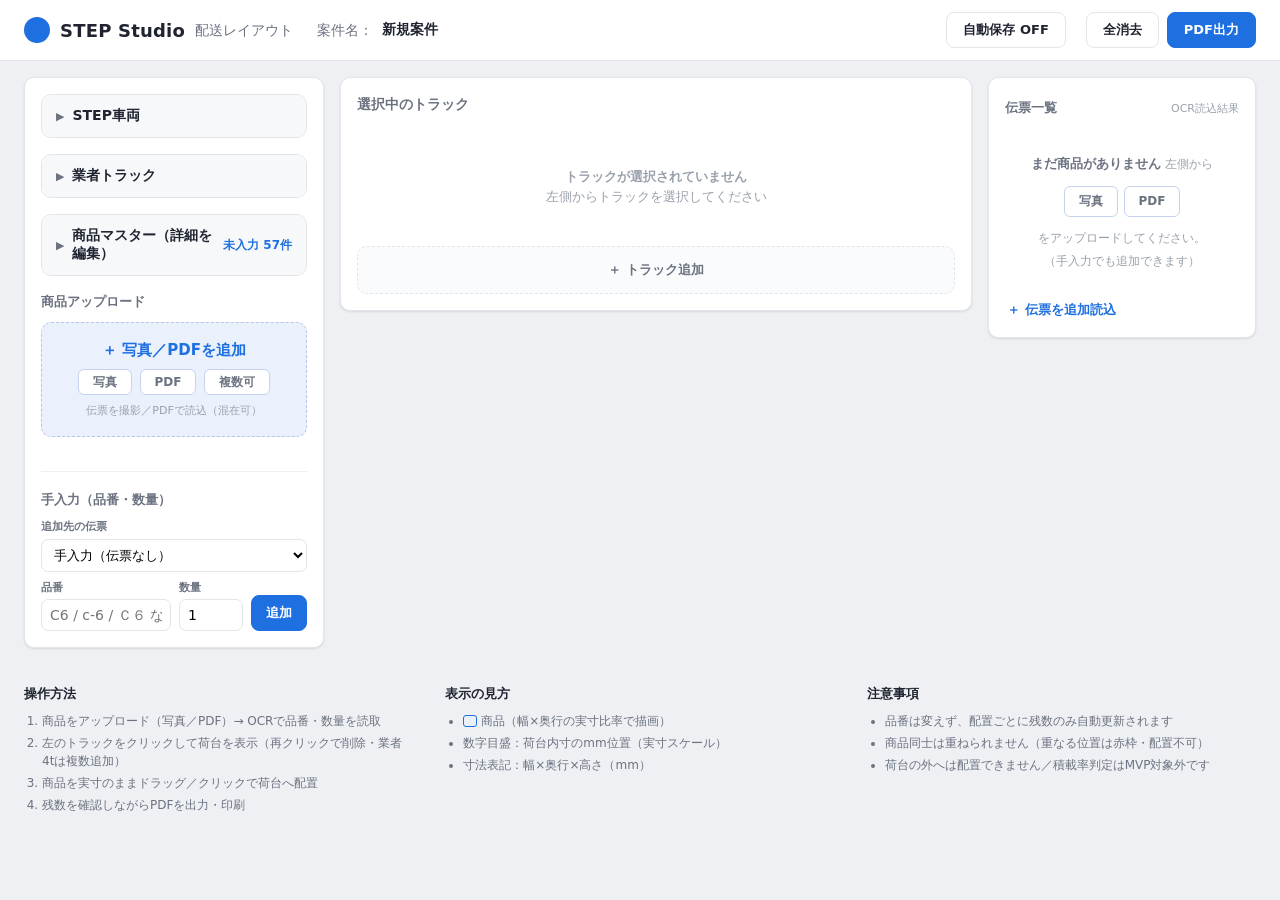
==== index.html @ 967847e1 "Add product master editing UI for unknown fields (weight/stackable) New "商品マスター（詳細を編集）" accordion in" ====
<!DOCTYPE html>
<html lang="ja">
<head>
  <meta charset="UTF-8">
  <meta name="viewport" content="width=device-width, initial-scale=1.0">
  <title>STEP Studio — 配送レイアウト</title>
  <link rel="stylesheet" href="css/styles.css">
</head>
<body>

  <!-- ===================== ヘッダー ===================== -->
  <header class="topbar">
    <div class="brand">
      <span class="brand-logo"></span>
      <span class="brand-name">STEP Studio</span>
      <span class="brand-sub">配送レイアウト</span>
    </div>
    <div class="topbar-project">
      案件名：<input id="projectName" class="project-input" type="text" value="新規案件" placeholder="案件名を入力">
    </div>
    <div class="topbar-actions">
      <span class="autosave">
        <button class="btn" id="btnAutoSave">自動保存 OFF</button>
        <span class="autosave-status" id="autoSaveStatus"></span>
      </span>
      <button class="btn" id="btnClearAll">全消去</button>
      <button class="btn btn-primary" id="btnPdf">PDF出力</button>
    </div>
  </header>

  <!-- ===================== メイン3カラム ===================== -->
  <main class="layout">

    <!-- 左：トラック一覧（折りたたみ） → 商品アップロード → 手入力 -->
    <aside class="panel panel-left">
      <!-- ① トラック一覧（STEP車両 / 業者トラックの2グループ・折りたたみ） -->
      <div class="truck-accordion">
        <button class="accordion-head" id="stepAccHead" aria-expanded="false">
          <span class="acc-caret">▶</span>
          <span class="acc-title">STEP車両</span>
          <span class="acc-count" id="stepAccCount"></span>
        </button>
        <div class="accordion-body" id="stepAccBody" hidden>
          <div class="truck-master-list" id="truckListStep"><!-- JSで生成 --></div>
        </div>
      </div>
      <div class="truck-accordion">
        <button class="accordion-head" id="gaishaAccHead" aria-expanded="false">
          <span class="acc-caret">▶</span>
          <span class="acc-title">業者トラック</span>
          <span class="acc-count" id="gaishaAccCount"></span>
        </button>
        <div class="accordion-body" id="gaishaAccBody" hidden>
          <div class="truck-master-list" id="truckListGaisha"><!-- JSで生成 --></div>
        </div>
      </div>

      <!-- 商品マスター（重量・積み重ね可否など、詳細不明部分を後から記入できる編集欄） -->
      <div class="truck-accordion">
        <button class="accordion-head" id="pmAccHead" aria-expanded="false">
          <span class="acc-caret">▶</span>
          <span class="acc-title">商品マスター（詳細を編集）</span>
          <span class="acc-count" id="pmAccCount"></span>
        </button>
        <div class="accordion-body" id="pmAccBody" hidden>
          <div class="product-master-list" id="productMasterList"><!-- JSで生成 --></div>
        </div>
      </div>

      <!-- ② 商品アップロード（複数・サムネイル管理） -->
      <div class="section-title">商品アップロード</div>
      <div class="upload-box" id="uploadBox">
        <div class="upload-plus">＋ 写真／PDFを追加</div>
        <div class="upload-types">
          <span class="chip">写真</span>
          <span class="chip">PDF</span>
          <span class="chip">複数可</span>
        </div>
        <div class="upload-hint">伝票を撮影／PDFで読込（混在可）</div>
        <input type="file" id="fileSlip" accept="image/*,application/pdf" multiple hidden>
      </div>
      <div id="slipList"><!-- アップロード済み伝票のサムネイル一覧 --></div>

      <!-- ③ 手入力（OCRできない商品用・追加先の伝票を選択）LEFT-005 -->
      <div class="manual-box">
        <div class="section-title">手入力（品番・数量）</div>
        <div class="manual-field manual-slip">
          <label for="manSlip">追加先の伝票</label>
          <select id="manSlip"><!-- JSで生成 --></select>
        </div>
        <div class="manual-row">
          <div class="manual-field">
            <label for="manCode">品番</label>
            <input id="manCode" type="text" placeholder="C6 / c-6 / Ｃ６ など">
          </div>
          <div class="manual-field manual-qty">
            <label for="manQty">数量</label>
            <input id="manQty" type="number" value="1" min="1">
          </div>
          <button class="btn btn-primary manual-add" id="btnManualAdd">追加</button>
        </div>
      </div>
    </aside>

    <!-- 中央：荷台キャンバス -->
    <section class="panel panel-center">
      <div class="center-head">
        <div class="center-title">選択中のトラック</div>
      </div>

      <div id="truckCanvases"><!-- JSで生成 --></div>

      <button class="add-truck-dashed" id="btnAddTruckDashed">＋ トラック追加</button>
    </section>

    <!-- 右：商品一覧 / OCR結果 -->
    <aside class="panel panel-right">
      <div class="right-head">
        <span class="section-title">伝票一覧</span>
        <span class="right-sub">OCR読込結果</span>
      </div>
      <div id="productList"><!-- JSで生成 --></div>
      <button class="add-ocr-link" id="btnAddOcr">＋ 伝票を追加読込</button>
      <button class="btn btn-primary auto-place-btn" id="btnAutoPlace" hidden>トラックへ積む（自動配置）</button>
    </aside>
  </main>

  <!-- ===================== 下部ヘルプ ===================== -->
  <footer class="helpbar">
    <div class="help-col">
      <div class="help-title">操作方法</div>
      <ol>
        <li>商品をアップロード（写真／PDF）→ OCRで品番・数量を読取</li>
        <li>左のトラックをクリックして荷台を表示（再クリックで削除・業者4tは複数追加）</li>
        <li>商品を実寸のままドラッグ／クリックで荷台へ配置</li>
        <li>残数を確認しながらPDFを出力・印刷</li>
      </ol>
    </div>
    <div class="help-col">
      <div class="help-title">表示の見方</div>
      <ul>
        <li><span class="legend-box"></span> 商品（幅×奥行の実寸比率で描画）</li>
        <li>数字目盛：荷台内寸のmm位置（実寸スケール）</li>
        <li>寸法表記：幅×奥行×高さ（mm）</li>
      </ul>
    </div>
    <div class="help-col">
      <div class="help-title">注意事項</div>
      <ul>
        <li>品番は変えず、配置ごとに残数のみ自動更新されます</li>
        <li>商品同士は重ねられません（重なる位置は赤枠・配置不可）</li>
        <li>荷台の外へは配置できません／積載率判定はMVP対象外です</li>
      </ul>
    </div>
  </footer>

  <!-- ===================== PDF印刷用レイアウト（画面では非表示） ===================== -->
  <div id="printArea" class="print-area"><!-- JSで生成 --></div>

  <script src="js/data.js"></script>
  <script src="js/app.js"></script>
</body>
</html>
---- css/styles.css ----
/* =========================================================================
 * styles.css — 配送レイアウトシステム
 * 方針: 見やすい / 分かりやすい / 紙より速い / 教育不要
 * ======================================================================= */

:root {
  --bg:        #eef0f3;
  --panel:     #ffffff;
  --line:      #e2e5ea;
  --line-2:    #eceef2;
  --text:      #1f2430;
  --text-sub:  #6b7280;
  --text-mut:  #9aa1ac;
  --blue:      #1e6fe0;
  --blue-d:    #175bc0;
  --blue-l:    #eaf1fd;
  --green:     #16a34a;
  --amber:     #d97706;
  --radius:    10px;
  --shadow:    0 1px 2px rgba(16,24,40,.06), 0 1px 3px rgba(16,24,40,.05);
}

* { box-sizing: border-box; }

html, body {
  margin: 0;
  background: var(--bg);
  color: var(--text);
  font-family: -apple-system, BlinkMacSystemFont, "Hiragino Sans", "Yu Gothic UI",
               "Meiryo", system-ui, sans-serif;
  font-size: 14px;
  line-height: 1.5;
}

button { font-family: inherit; cursor: pointer; }
input, textarea { font-family: inherit; }

/* ---------------- ボタン共通 ---------------- */
.btn {
  border: 1px solid var(--line);
  background: #fff;
  color: var(--text);
  padding: 8px 16px;
  border-radius: 8px;
  font-size: 13px;
  font-weight: 600;
  transition: background .12s, border-color .12s;
}
.btn:hover { background: #f5f6f8; }
.btn-primary { background: var(--blue); border-color: var(--blue); color: #fff; }
.btn-primary:hover { background: var(--blue-d); }
.btn-ghost { border-color: var(--line); background: #fff; color: var(--text-sub); }

/* ---------------- ヘッダー ---------------- */
.topbar {
  display: flex; align-items: center; gap: 24px;
  background: var(--panel);
  padding: 12px 24px;
  border-bottom: 1px solid var(--line);
}
.brand { display: flex; align-items: center; gap: 10px; }
.brand-logo {
  width: 26px; height: 26px; border-radius: 50%;
  background: var(--blue);
  display: inline-block;
}
.brand-name { font-size: 18px; font-weight: 800; letter-spacing: .2px; }
.brand-sub { color: var(--text-sub); font-size: 14px; }
.topbar-project { flex: 1; color: var(--text-sub); font-size: 14px; display: flex; align-items: center; }
.project-input {
  border: 1px solid transparent; background: transparent;
  font-size: 14px; color: var(--text); font-weight: 600;
  padding: 4px 8px; border-radius: 6px; min-width: 320px;
}
.project-input:hover { background: #f5f6f8; }
.project-input:focus { outline: none; border-color: var(--blue); background: #fff; }
.topbar-actions { display: flex; align-items: center; gap: 8px; }
.autosave { display: flex; align-items: center; gap: 8px; margin-right: 4px; }
.autosave-status { font-size: 11px; color: var(--text-mut); max-width: 200px; white-space: nowrap; overflow: hidden; text-overflow: ellipsis; }

/* ---------------- ステップバー ---------------- */
.stepbar {
  display: flex; align-items: center; justify-content: space-between;
  background: var(--panel);
  padding: 10px 24px;
  border-bottom: 1px solid var(--line);
}
.steps { display: flex; align-items: center; gap: 20px; }
.step {
  border: none; background: transparent; color: var(--text-sub);
  font-size: 14px; font-weight: 600; padding: 8px 18px; border-radius: 999px;
}
.step:hover { color: var(--text); }
.step.is-active { background: var(--blue); color: #fff; }

/* ---------------- レイアウト3カラム ---------------- */
.layout {
  display: grid;
  grid-template-columns: 300px minmax(0, 1fr) 268px;
  gap: 16px;
  padding: 16px 24px;
  align-items: start;
}
.panel { background: var(--panel); border: 1px solid var(--line); border-radius: var(--radius); box-shadow: var(--shadow); }
.panel-left  { padding: 16px; }
.panel-center{ padding: 16px; }
.panel-right { padding: 16px; }

.section-title { font-size: 13px; font-weight: 700; color: var(--text-sub); margin: 4px 0 10px; }

/* ---------------- 伝票アップロード ---------------- */
.upload-box {
  border: 1.5px dashed #b7c6e6;
  background: var(--blue-l);
  border-radius: var(--radius);
  padding: 16px; text-align: center; cursor: pointer;
  margin-bottom: 18px;
  transition: background .12s;
}
.upload-box:hover { background: #e0ebfb; }
.upload-plus { color: var(--blue); font-weight: 700; font-size: 15px; margin-bottom: 8px; }
.upload-types { display: flex; gap: 8px; justify-content: center; margin-bottom: 8px; }
.chip {
  border: 1px solid #c5d3ee; background: #fff; color: var(--text-sub);
  padding: 3px 14px; border-radius: 6px; font-size: 12px; font-weight: 600;
}
.upload-hint { color: var(--text-mut); font-size: 11px; }
.upload-preview { margin-top: 10px; }
.upload-preview img { max-width: 100%; border-radius: 6px; border: 1px solid var(--line); }
.upload-filename { font-size: 11px; color: var(--text-sub); margin-top: 6px; word-break: break-all; }

/* ---------------- トラックマスター一覧 ---------------- */
.truck-master-list { display: flex; flex-direction: column; gap: 8px; }
.truck-card {
  display: flex; align-items: center; gap: 10px;
  border: 1.5px solid var(--line); border-radius: 10px;
  padding: 10px 12px; background: #fff; text-align: left; width: 100%;
  position: relative; transition: border-color .12s, background .12s;
}
.truck-card:hover { border-color: #c3d3ef; background: #fafbfe; }
.truck-card.is-selected { border-color: var(--blue); background: #eef4fd; }
.truck-card.is-external { background: #fdf3e7; border-color: #f0dcbf; }
.truck-icon {
  width: 40px; height: 30px; flex: none; color: var(--text-mut);
  display: flex; align-items: center; justify-content: center;
}
.truck-card.is-selected .truck-icon { color: var(--blue); }
.truck-info { flex: 1; min-width: 0; }
.truck-name { font-weight: 700; font-size: 14px; }
.truck-spec { font-size: 11px; color: var(--text-sub); }
.truck-dims { font-size: 11px; color: var(--text-mut); }
.truck-check {
  width: 20px; height: 20px; border-radius: 50%; flex: none;
  background: var(--blue); color: #fff; display: none;
  align-items: center; justify-content: center; font-size: 12px;
}
.truck-card.is-selected .truck-check { display: flex; }
.badge-ext {
  position: absolute; top: 10px; right: 12px;
  font-size: 10px; background: #f3e2c6; color: #9a6a1c;
  padding: 1px 8px; border-radius: 5px; font-weight: 700;
}
.truck-later { font-size: 11px; color: var(--text-mut); }

.add-truck-link, .add-product-link {
  border: none; background: transparent; color: var(--blue);
  font-size: 13px; font-weight: 600; padding: 12px 2px 2px; width: 100%; text-align: left;
}
.add-truck-link:hover, .add-product-link:hover { text-decoration: underline; }

/* トラック一覧アコーディオン */
.truck-accordion { border: 1px solid var(--line); border-radius: 10px; margin-bottom: 16px; overflow: hidden; }
.accordion-head {
  width: 100%; display: flex; align-items: center; gap: 8px;
  background: #f7f8fa; border: none; padding: 12px 14px; font-size: 14px; font-weight: 700; color: var(--text);
}
.accordion-head:hover { background: #eef1f5; }
.acc-caret { font-size: 11px; color: var(--text-sub); transition: transform .12s; }
.accordion-head[aria-expanded="true"] .acc-caret { transform: rotate(0deg); }
.acc-title { flex: 1; text-align: left; }
.acc-count { font-size: 12px; font-weight: 700; color: var(--blue); }
.accordion-body { padding: 12px; border-top: 1px solid var(--line); }
.accordion-body .truck-master-list { max-height: 420px; overflow-y: auto; }

/* 商品マスター一覧（詳細不明部分の編集） */
.product-master-list { max-height: 420px; overflow-y: auto; display: flex; flex-direction: column; gap: 4px; }
.pm-cat { font-size: 11px; font-weight: 700; color: var(--text-mut); padding: 8px 2px 2px; }
.pm-row {
  display: flex; align-items: center; gap: 8px; flex-wrap: wrap;
  border: 1px solid var(--line); border-radius: 8px; padding: 8px 10px; background: #fff;
}
.pm-info { flex: 1 1 140px; min-width: 0; display: flex; flex-direction: column; }
.pm-code { font-weight: 700; font-size: 13px; }
.pm-name { font-size: 11px; color: var(--text-sub); }
.pm-field { display: flex; flex-direction: column; gap: 2px; font-size: 10px; color: var(--text-mut); }
.pm-field input, .pm-field select {
  width: 76px; border: 1px solid var(--line); border-radius: 6px; padding: 4px 6px; font-size: 12px;
}
.pm-field input:disabled { background: #f3f4f6; color: var(--text-mut); }

/* アップロード伝票サムネイル一覧 */
#slipList { display: flex; flex-direction: column; gap: 8px; margin: 10px 0 4px; }
.slip-row {
  display: flex; align-items: center; gap: 10px;
  border: 1px solid var(--line); border-radius: 8px; padding: 8px; background: #fff;
}
.slip-thumb {
  width: 44px; height: 44px; flex: none; border-radius: 6px; overflow: hidden;
  background: #f1f3f6; display: flex; align-items: center; justify-content: center; font-size: 20px;
}
.slip-thumb img { width: 100%; height: 100%; object-fit: cover; }
.slip-info { flex: 1; min-width: 0; }
.slip-label { font-size: 12px; font-weight: 700; }
.slip-name { font-size: 11px; color: var(--text-mut); white-space: nowrap; overflow: hidden; text-overflow: ellipsis; }
.slip-items { font-size: 11px; color: var(--text-sub); }
.slip-del { border: none; background: transparent; color: var(--text-mut); font-size: 12px; font-weight: 600; flex: none; }
.slip-del:hover { color: #c0392b; }

/* 手入力フォーム */
.manual-box { margin-top: 16px; border-top: 1px solid var(--line-2); padding-top: 14px; }
.manual-slip { margin-bottom: 8px; }
.manual-slip select { width: 100%; padding: 7px 8px; border: 1px solid var(--line); border-radius: 7px; font-size: 13px; background: #fff; }
.manual-slip select:focus { outline: none; border-color: var(--blue); }
.manual-row { display: flex; align-items: flex-end; gap: 8px; }
.manual-field { flex: 1; min-width: 0; }
.manual-field.manual-qty { flex: 0 0 64px; }
.manual-field label { display: block; font-size: 11px; color: var(--text-sub); font-weight: 600; margin-bottom: 3px; }
.manual-field input {
  width: 100%; padding: 7px 8px; border: 1px solid var(--line); border-radius: 7px; font-size: 14px;
}
.manual-field input:focus { outline: none; border-color: var(--blue); }
.manual-add { flex: none; padding: 8px 14px; }

/* 「トラックへ積む」自動配置ボタン */
.auto-place-btn { width: 100%; margin-top: 14px; padding: 12px; font-size: 14px; }

/* ---------------- 中央：キャンバスヘッダ ---------------- */
.center-head { display: flex; align-items: center; justify-content: space-between; margin-bottom: 12px; }
.center-title { font-size: 14px; font-weight: 700; color: var(--text-sub); }
.center-toggles { display: flex; gap: 18px; }
.toggle { font-size: 13px; color: var(--text-sub); display: flex; align-items: center; gap: 6px; cursor: pointer; }

/* ---------------- トラックキャンバスブロック ---------------- */
.truck-block { border: 1px solid var(--line-2); border-radius: 10px; padding: 14px; margin-bottom: 16px; background:#fff; }
.tb-head { display: flex; align-items: center; gap: 10px; margin-bottom: 4px; }
.tb-tag { background: #eef4fd; color: var(--blue); font-size: 12px; font-weight: 700; padding: 3px 10px; border-radius: 6px; }
.tb-name { font-weight: 700; font-size: 15px; }
.tb-payload { color: var(--text-mut); font-size: 12px; }
.tb-actions { margin-left: auto; display: flex; gap: 6px; }
.tb-btn {
  border: 1px solid var(--line); background: #fff; color: var(--text-sub);
  font-size: 12px; font-weight: 600; padding: 5px 12px; border-radius: 7px;
}
.tb-btn.is-on { background: #eef4fd; border-color: #bcd2f4; color: var(--blue); }
.tb-btn.tb-del { color: #c0392b; }
.tb-btn.tb-del:hover { background: #fdecea; }
.tb-btn.tb-clear { color: var(--amber); }
.tb-btn.tb-clear:hover:not(:disabled) { background: #fdf3e7; }
.tb-btn:disabled { opacity: .4; cursor: default; }
.tb-dims { font-size: 12px; color: var(--text-sub); margin: 8px 0 4px; }
.tb-dims b { color: var(--text); }
.tb-est { color: var(--amber); font-size: 11px; margin-left: 6px; }
/* ②自動配置改善：はみ出し警告バナー */
.tb-oob-warning {
  background: #fff4e5; border: 1px solid #f3c98b; color: #9a5b00;
  font-size: 12px; font-weight: 700; padding: 8px 12px; border-radius: 7px; margin-bottom: 6px;
}

/* ---------------- 進行方向の注記 ---------------- */
.dir-note { font-size: 11px; color: var(--text-sub); margin: 2px 0 6px; font-weight: 600; }

/* ---------------- キャンバス本体 ---------------- */
.canvas-wrap { position: relative; padding-left: 48px; padding-top: 18px; }
.ruler-x {
  position: absolute; top: 0; left: 48px; right: 0; height: 16px;
  color: var(--blue); font-size: 10px;
}
.ruler-x .tick { position: absolute; top: 0; transform: translateX(-50%); }
.ruler-x .tick-end { color: var(--blue); font-weight: 700; }
.ruler-y { display: none; }  /* 幅はヘッダのWで表記するため非表示 */
.cargo {
  position: relative; border: 2px solid #cfd6e0; border-radius: 4px;
  background: #fff; overflow: visible;   /* はみ出し配置(②)も見えるようクリップしない */
}
.cargo.grid-on {
  background-image:
    linear-gradient(to right, #eef1f5 1px, transparent 1px),
    linear-gradient(to bottom, #eef1f5 1px, transparent 1px);
}
.cargo.drop-hint { outline: 2px dashed var(--blue); outline-offset: -4px; }

/* トラック前方（運転席）キャビン表現。左＝前方＝進行方向（CENTER-001） */
.truck-cab {
  position: absolute; left: 6px; top: 18px; bottom: 0; width: 36px;
  background: linear-gradient(90deg, #c3ccd9, #d7dde6);
  border: 1.5px solid #aeb8c6;
  border-radius: 12px 3px 3px 12px;   /* 左（前）を丸めてノーズ感 */
  display: flex; flex-direction: column; align-items: center; justify-content: center; gap: 6px;
  box-shadow: inset 2px 0 0 rgba(255,255,255,.5);
}
.cab-glass {
  width: 22px; height: 14px; background: #dbe8fb;
  border: 1px solid #9fb4d6; border-radius: 2px;
}
.cab-label { font-size: 12px; font-weight: 800; color: #4a5566; letter-spacing: 1px; }

.placement {
  position: absolute; box-sizing: border-box;
  border: 1.5px solid; border-radius: 4px;
  display: flex; flex-direction: column; align-items: center; justify-content: center;
  font-size: 11px; font-weight: 700; cursor: grab; user-select: none;
  overflow: hidden;
}
.placement:active { cursor: grabbing; }
.placement.dragging { z-index: 20; box-shadow: 0 6px 16px rgba(0,0,0,.18); }
/* ④商品アイコン改善: 商品名を大きく・削除ボタンをタップしやすいサイズへ */
.placement .p-code { font-size: 16px; font-weight: 800; line-height: 1.15; }
.placement .p-size { font-size: 10px; font-weight: 600; opacity: .8; }
.placement .p-dots { position: absolute; top: 3px; left: 4px; font-size: 8px; letter-spacing: 1px; opacity: .7; }
.placement .p-remove {
  position: absolute; top: 2px; right: 2px; z-index: 5;
  width: 20px; height: 20px; min-width: 20px; min-height: 20px;
  display: flex; align-items: center; justify-content: center;
  font-size: 15px; line-height: 1; border-radius: 50%;
  color: inherit; background: rgba(255,255,255,.85);
  opacity: .6; cursor: pointer;
}
.placement:hover .p-remove, .placement .p-remove:active { opacity: 1; }
.placement.out-of-bounds { border-style: dashed; box-shadow: 0 0 0 2px rgba(217,119,6,.35); }
/* 選択中（Deleteキー対象）CENTER-008 */
.placement.is-selected { box-shadow: 0 0 0 2px #fff, 0 0 0 4px var(--blue); z-index: 15; }
/* 二段積みバッジ CENTER-003 */
.placement .p-stack {
  position: absolute; top: 2px; left: 3px; font-size: 9px; font-weight: 800;
  background: rgba(0,0,0,.10); color: inherit; border-radius: 3px; padding: 0 4px; line-height: 1.4;
}
/* 当たり判定: 重なる位置は赤枠で配置不可を明示 */
.placement.collide { border-color: #dc2626 !important; background: rgba(220,38,38,.14) !important; color: #dc2626 !important; }

/* 側面図：段積み表示（CENTER-009）。外枠は透明にし、各段(.placement-tier)で境界を表現 */
.placement.placement-stack {
  border: none; background: transparent; border-radius: 0; padding: 0;
  flex-direction: column; justify-content: flex-start;
}
.placement-tier {
  width: 100%; box-sizing: border-box; border: 1.5px solid; border-radius: 3px;
  display: flex; flex-direction: column; align-items: center; justify-content: center;
  overflow: hidden; flex: none;
}
.placement.placement-stack .p-remove { top: 1px; right: 3px; z-index: 2; color: var(--text); }

/* 配置不可トースト */
.toast {
  position: fixed; left: 50%; bottom: 32px; transform: translateX(-50%);
  background: #dc2626; color: #fff; font-size: 13px; font-weight: 700;
  padding: 10px 18px; border-radius: 8px; box-shadow: 0 6px 20px rgba(0,0,0,.25);
  z-index: 200; opacity: 0; transition: opacity .15s;
}
.toast.show { opacity: 1; }

.canvas-note { font-size: 11px; color: var(--text-mut); margin-top: 8px; }

.add-truck-dashed {
  width: 100%; border: 1.5px dashed var(--line); background: #fafbfc;
  color: var(--text-sub); font-weight: 600; padding: 14px; border-radius: 10px;
}
.add-truck-dashed:hover { border-color: #c3d3ef; color: var(--blue); }

.empty-hint { color: var(--text-mut); text-align: center; padding: 40px 20px; font-size: 13px; }

/* ---------------- 右：商品一覧 ---------------- */
.right-head { display: flex; align-items: baseline; justify-content: space-between; }
.right-sub { font-size: 11px; color: var(--text-mut); }
.product-row {
  border-bottom: 1px solid var(--line-2); padding: 12px 2px;
  cursor: grab; position: relative;
}
.product-row:hover { background: #fafbfe; }
.product-row.is-picked { background: #eef4fd; box-shadow: inset 3px 0 0 var(--blue); }
.pr-top { display: flex; align-items: baseline; justify-content: space-between; }
.pr-code { font-size: 26px; font-weight: 800; line-height: 1; }
.pr-qty { font-size: 11px; color: var(--text-sub); background: #f1f3f6; padding: 2px 8px; border-radius: 5px; }
.pr-name { font-size: 12px; color: var(--text-sub); margin-top: 2px; }
/* ③展開⇄折りたたみトグル（C24C等） */
.pr-fold { display: flex; gap: 6px; margin-top: 6px; }
.fold-btn {
  border: 1px solid var(--line); background: #fff; color: var(--text-sub);
  font-size: 11px; font-weight: 700; padding: 4px 10px; border-radius: 6px;
}
.fold-btn.is-on { background: var(--blue); border-color: var(--blue); color: #fff; }
.pr-remain { font-size: 13px; font-weight: 800; color: var(--blue); margin-top: 6px; }
.pr-remain.is-zero { color: #c0392b; }
.pr-del { position: absolute; right: 2px; bottom: 12px; border: none; background: transparent; color: var(--text-mut); font-size: 12px; }
.pr-del:hover { color: #c0392b; }
/* OCR結果の伝票グループ（RIGHT-002） */
.ocr-group { border: 1px solid var(--line-2); border-radius: 8px; margin-bottom: 12px; overflow: hidden; }
.ocr-group-head { display: flex; align-items: center; gap: 8px; background: #f7f8fa; padding: 8px 10px; border-bottom: 1px solid var(--line-2); }
.ocr-group-title { font-size: 12px; font-weight: 800; color: var(--text); }
.ocr-group-name { flex: 1; min-width: 0; font-size: 11px; color: var(--text-mut); white-space: nowrap; overflow: hidden; text-overflow: ellipsis; }
.ocr-group-place { border: 1px solid #bcd2f4; background: #eef4fd; color: var(--blue); font-size: 11px; font-weight: 700; padding: 3px 8px; border-radius: 6px; flex: none; }
.ocr-group-place:hover { background: #e0ebfb; }
.ocr-group-del { border: none; background: transparent; color: var(--text-mut); font-size: 12px; font-weight: 600; flex: none; }
.ocr-group-del:hover { color: #c0392b; }
.ocr-group .product-row { padding: 10px; }
.ocr-group .product-row:last-child { border-bottom: none; }
.ocr-empty { font-size: 12px; color: var(--text-mut); padding: 10px; }

.add-ocr-link { border: none; background: transparent; color: var(--blue); font-size: 13px; font-weight: 600; padding: 4px 2px 2px; width: 100%; text-align: left; }
.add-ocr-link:hover { text-decoration: underline; }

/* 業者トラック「その他」＝将来枠 */
.truck-card.is-placeholder { opacity: .55; border-style: dashed; cursor: default; }
.truck-card.is-placeholder:hover { background: #fff; border-color: var(--line); }

.product-empty { color: var(--text-mut); font-size: 12px; padding: 24px 4px; text-align: center; line-height: 1.9; }
.product-empty b { color: var(--text-sub); font-size: 13px; }
.empty-types { display: flex; gap: 6px; justify-content: center; margin: 10px 0; }
.upload-item { margin-bottom: 8px; }
.upload-item:last-child { margin-bottom: 0; }

.memo-block { margin-top: 18px; border-top: 1px solid var(--line-2); padding-top: 14px; }
.memo-input {
  width: 100%; min-height: 70px; resize: vertical;
  border: 1px solid var(--line); border-radius: 8px; padding: 8px; font-size: 13px; color: var(--text);
}
.memo-input:focus { outline: none; border-color: var(--blue); }

/* ---------------- 下部ヘルプ ---------------- */
.helpbar {
  display: grid; grid-template-columns: repeat(3, 1fr); gap: 32px;
  padding: 20px 24px 40px; color: var(--text-sub);
}
.help-title { font-weight: 700; color: var(--text); margin-bottom: 8px; font-size: 13px; }
.helpbar ol, .helpbar ul { margin: 0; padding-left: 18px; font-size: 12px; }
.helpbar li { margin-bottom: 4px; }
.legend-box { display: inline-block; width: 14px; height: 12px; border: 1.5px solid var(--blue); border-radius: 3px; background: #eaf1fd; vertical-align: middle; }

/* ---------------- モーダル（商品/トラック追加） ---------------- */
.modal-mask {
  position: fixed; inset: 0; background: rgba(20,25,35,.45);
  display: flex; align-items: center; justify-content: center; z-index: 100;
}
.modal {
  background: #fff; border-radius: 12px; padding: 22px; width: 380px; max-width: 92vw;
  box-shadow: 0 12px 40px rgba(0,0,0,.25);
}
.modal h3 { margin: 0 0 16px; font-size: 16px; }
.modal .field { margin-bottom: 12px; }
.modal label { display: block; font-size: 12px; color: var(--text-sub); margin-bottom: 4px; font-weight: 600; }
.modal input, .modal select {
  width: 100%; padding: 8px 10px; border: 1px solid var(--line); border-radius: 8px; font-size: 14px;
}
.modal .row2 { display: grid; grid-template-columns: 1fr 1fr; gap: 10px; }
.modal-actions { display: flex; justify-content: flex-end; gap: 8px; margin-top: 18px; }
.modal-message { font-size: 13px; color: var(--text-sub); line-height: 1.7; margin: 0; }
.btn-danger { background: #dc2626; border-color: #dc2626; color: #fff; }
.btn-danger:hover { background: #b91c1c; }

/* ---------------- 印刷（PDF出力） ---------------- */
.print-area { display: none; }

@media print {
  @page { size: A4 landscape; margin: 10mm; }
  body { background: #fff; }
  .topbar, .stepbar, .layout, .helpbar, .modal-mask { display: none !important; }
  .print-area { display: block !important; }
}
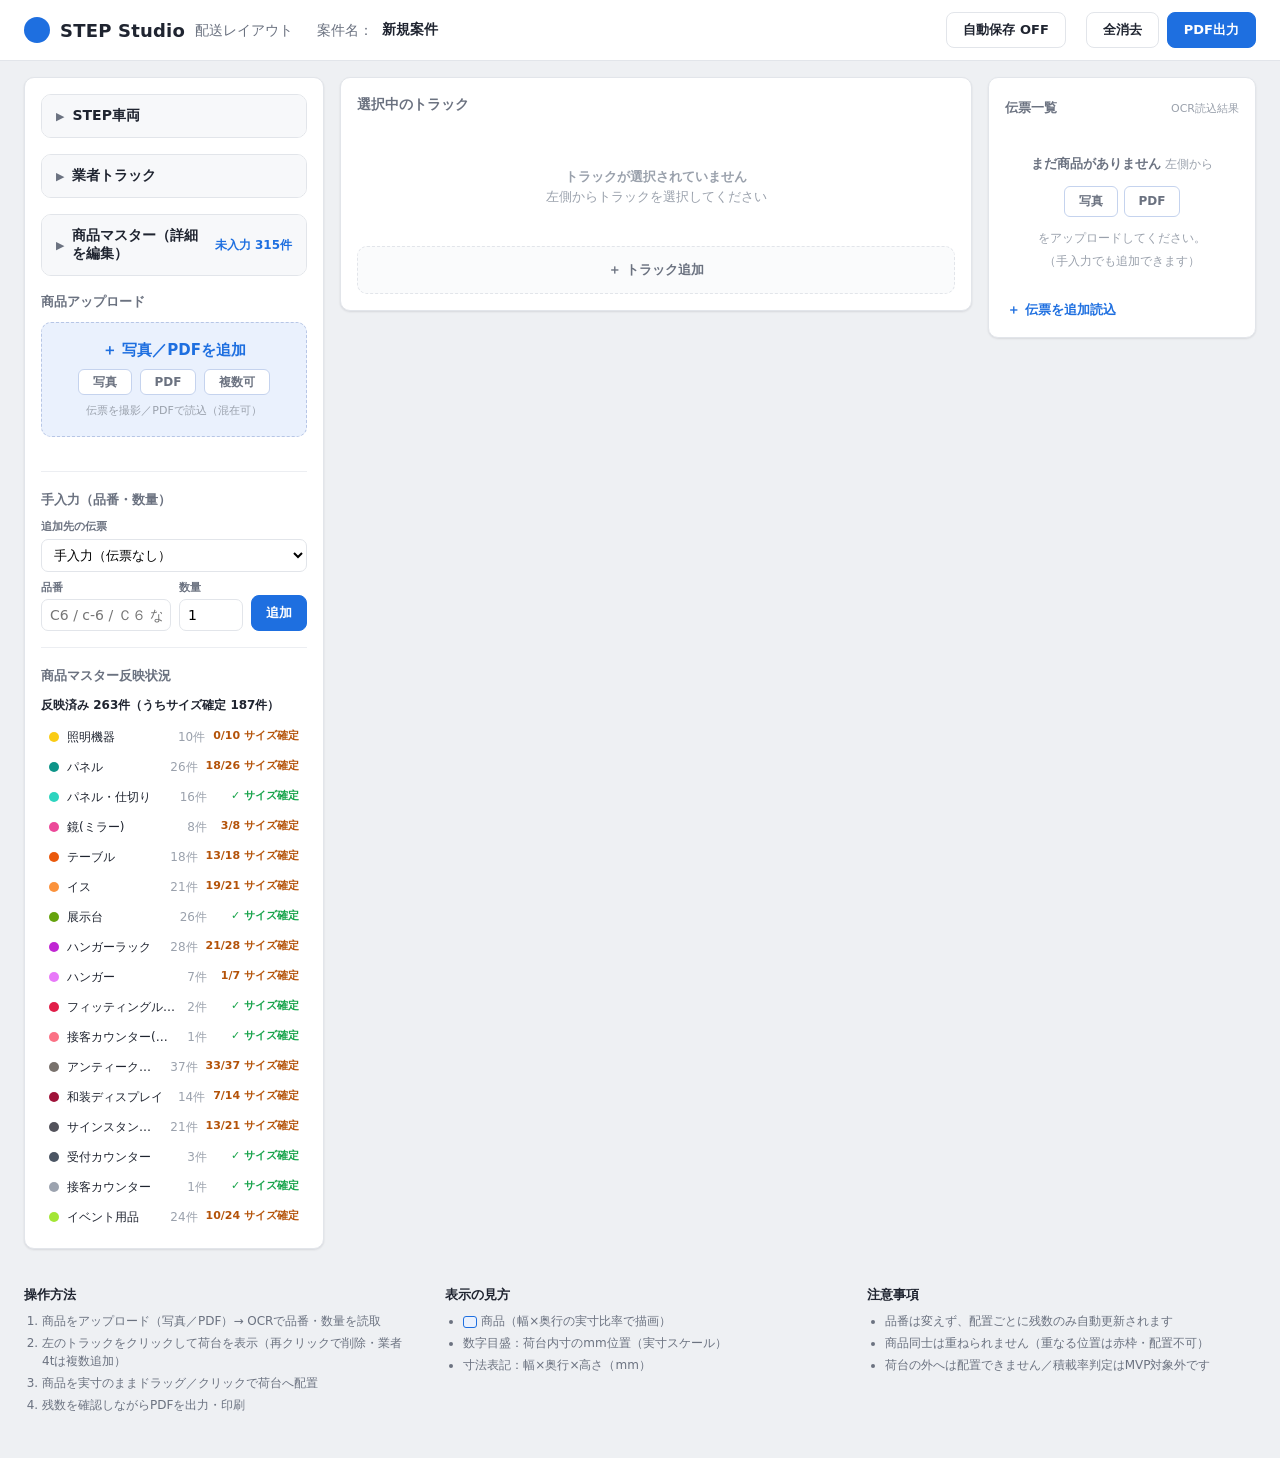
==== commit afa9b812: "Bulk-import 17 non-showcase categories from shared master into Logistics 指示書対応：パネル/パネル・仕切り/鏡/テーブル/イス" ====
--- a/index.html
+++ b/index.html
@@ -100,6 +100,12 @@
           <button class="btn btn-primary manual-add" id="btnManualAdd">追加</button>
         </div>
       </div>
+
+      <!-- ④ 商品マスター反映状況（カテゴリ一括反映の可視化） -->
+      <div class="reflected-box">
+        <div class="section-title">商品マスター反映状況</div>
+        <div id="reflectedCategoryList"><!-- JSで生成 --></div>
+      </div>
     </aside>
 
     <!-- 中央：荷台キャンバス -->
--- a/css/styles.css
+++ b/css/styles.css
@@ -104,7 +104,12 @@
 .panel { background: var(--panel); border: 1px solid var(--line); border-radius: var(--radius); box-shadow: var(--shadow); }
 .panel-left  { padding: 16px; }
 .panel-center{ padding: 16px; }
-.panel-right { padding: 16px; }
+.panel-right {
+  padding: 16px;
+  position: sticky; top: 16px;
+  max-height: calc(100vh - 32px);
+  overflow-y: auto;
+}
 
 .section-title { font-size: 13px; font-weight: 700; color: var(--text-sub); margin: 4px 0 10px; }
 
@@ -189,7 +194,7 @@
   display: flex; align-items: center; gap: 8px; flex-wrap: wrap;
   border: 1px solid var(--line); border-radius: 8px; padding: 8px 10px; background: #fff;
 }
-.pm-info { flex: 1 1 140px; min-width: 0; display: flex; flex-direction: column; }
+.pm-info { flex: 0 0 auto; min-width: 0; display: flex; flex-direction: column; }
 .pm-code { font-weight: 700; font-size: 13px; }
 .pm-name { font-size: 11px; color: var(--text-sub); }
 .pm-field { display: flex; flex-direction: column; gap: 2px; font-size: 10px; color: var(--text-mut); }
@@ -197,6 +202,42 @@
   width: 76px; border: 1px solid var(--line); border-radius: 6px; padding: 4px 6px; font-size: 12px;
 }
 .pm-field input:disabled { background: #f3f4f6; color: var(--text-mut); }
+.pm-field-name { flex: 1 1 100px; }
+.pm-field-name input { width: 100%; }
+.pm-field-dim { flex: 0 0 auto; }
+.pm-field-dim input { width: 54px; }
+.pm-del-btn {
+  border: none; background: transparent; color: var(--text-mut); font-size: 11px; font-weight: 700;
+  flex: none; align-self: flex-start;
+}
+.pm-del-btn:hover { color: #c0392b; }
+.pm-test-btn {
+  border: 1px solid #bcd2f4; background: #eef4fd; color: var(--blue); font-size: 11px; font-weight: 700;
+  padding: 4px 8px; border-radius: 6px; flex: none; align-self: flex-start;
+}
+.pm-test-btn:hover { background: #e0ebfb; }
+.pm-filter-row {
+  display: flex; align-items: center; gap: 6px; font-size: 12px; color: var(--text-sub);
+  padding: 4px 2px 8px; cursor: pointer;
+}
+.pm-all-done { font-size: 12px; color: var(--text-sub); padding: 16px 4px; text-align: center; }
+.pm-save-row { display: flex; justify-content: flex-end; gap: 8px; padding-top: 10px; }
+.pm-save-row .btn { padding: 8px 16px; font-size: 12px; }
+.pm-export-textarea {
+  width: 100%; height: 260px; margin-top: 12px; font-family: monospace; font-size: 11px;
+  border: 1px solid var(--line); border-radius: 8px; padding: 10px; resize: vertical; box-sizing: border-box;
+}
+/* 新しい商品を登録するフォーム（指示書②） */
+.pm-add-form {
+  border: 1.5px dashed var(--line); border-radius: 8px; padding: 10px; margin-top: 10px;
+  display: flex; flex-direction: column; gap: 6px; background: #fafbfc;
+}
+.pm-add-title { font-size: 12px; font-weight: 800; color: var(--text); }
+.pm-add-row { display: flex; gap: 6px; }
+.pm-add-row input, .pm-add-row select {
+  flex: 1; min-width: 0; border: 1px solid var(--line); border-radius: 6px; padding: 5px 6px; font-size: 12px;
+}
+.pm-add-btn { align-self: flex-end; padding: 6px 16px; font-size: 12px; }
 
 /* アップロード伝票サムネイル一覧 */
 #slipList { display: flex; flex-direction: column; gap: 8px; margin: 10px 0 4px; }
@@ -215,6 +256,19 @@
 .slip-items { font-size: 11px; color: var(--text-sub); }
 .slip-del { border: none; background: transparent; color: var(--text-mut); font-size: 12px; font-weight: 600; flex: none; }
 .slip-del:hover { color: #c0392b; }
+
+/* 商品マスター反映状況（カテゴリ一括反映の可視化） */
+.reflected-box { margin-top: 16px; border-top: 1px solid var(--line-2); padding-top: 14px; }
+.reflected-summary { font-size: 12px; font-weight: 800; color: var(--text); margin-bottom: 8px; }
+.reflected-row {
+  display: flex; align-items: center; gap: 8px; padding: 6px 8px; border-radius: 7px; font-size: 12px;
+}
+.reflected-row:hover { background: #f7f8fa; }
+.reflected-dot { width: 10px; height: 10px; border-radius: 50%; flex: none; }
+.reflected-name { flex: 1; min-width: 0; color: var(--text); white-space: nowrap; overflow: hidden; text-overflow: ellipsis; }
+.reflected-count { color: var(--text-mut); flex: none; }
+.reflected-status { flex: none; font-size: 11px; font-weight: 700; color: #b45309; min-width: 84px; text-align: right; }
+.reflected-status.is-complete { color: #16a34a; }
 
 /* 手入力フォーム */
 .manual-box { margin-top: 16px; border-top: 1px solid var(--line-2); padding-top: 14px; }
@@ -265,9 +319,17 @@
   background: #fff4e5; border: 1px solid #f3c98b; color: #9a5b00;
   font-size: 12px; font-weight: 700; padding: 8px 12px; border-radius: 7px; margin-bottom: 6px;
 }
+/* 積み残し（未配置の残数）を中央UI最上部に常時表示 */
+.residual-banner {
+  background: #fdecea; border: 1px solid #f3b4ac; color: #b3261e;
+  font-size: 12px; font-weight: 700; padding: 9px 12px; border-radius: 7px; margin-bottom: 12px;
+  line-height: 1.6;
+}
 
 /* ---------------- 進行方向の注記 ---------------- */
 .dir-note { font-size: 11px; color: var(--text-sub); margin: 2px 0 6px; font-weight: 600; }
+.dir-arrow { display: inline-block; color: var(--blue); font-weight: 800; animation: dirPulse 1.6s ease-in-out infinite; }
+@keyframes dirPulse { 0%, 100% { transform: translateX(0); opacity: 1; } 50% { transform: translateX(-3px); opacity: .55; } }
 
 /* ---------------- キャンバス本体 ---------------- */
 .canvas-wrap { position: relative; padding-left: 48px; padding-top: 18px; }
@@ -289,20 +351,35 @@
 }
 .cargo.drop-hint { outline: 2px dashed var(--blue); outline-offset: -4px; }
 
-/* トラック前方（運転席）キャビン表現。左＝前方＝進行方向（CENTER-001） */
+/* トラック前方（運転席）キャビン表現。左＝前方＝進行方向（CENTER-001）
+ * 参考画像のミニカー風トラックに寄せたシンプルなフラットデザイン。
+ * 荷台の視認を妨げないよう、立体的な装飾は最小限にとどめる。 */
 .truck-cab {
-  position: absolute; left: 6px; top: 18px; bottom: 0; width: 36px;
-  background: linear-gradient(90deg, #c3ccd9, #d7dde6);
-  border: 1.5px solid #aeb8c6;
-  border-radius: 12px 3px 3px 12px;   /* 左（前）を丸めてノーズ感 */
-  display: flex; flex-direction: column; align-items: center; justify-content: center; gap: 6px;
-  box-shadow: inset 2px 0 0 rgba(255,255,255,.5);
+  position: absolute; left: 4px; top: 18px; bottom: 0; width: 36px;
+  background: #eef1f5;
+  border: 1.5px solid #9aa5b3;
+  border-radius: 13px 3px 3px 13px;   /* 左（前）を丸めてノーズ感 */
+  display: flex; flex-direction: column; align-items: center; justify-content: flex-start; gap: 4px;
+  padding-top: 7px;
+}
+.cab-roof {
+  width: 22px; height: 5px; border-radius: 3px 3px 0 0;
+  background: #2b3442;   /* 参考画像の黒い屋根ライン */
 }
 .cab-glass {
-  width: 22px; height: 14px; background: #dbe8fb;
-  border: 1px solid #9fb4d6; border-radius: 2px;
-}
-.cab-label { font-size: 12px; font-weight: 800; color: #4a5566; letter-spacing: 1px; }
+  width: 20px; height: 14px; background: #bfe0fb;   /* 参考画像の水色の窓 */
+  border: 1.5px solid #2b3442; border-radius: 4px;
+}
+.cab-label { font-size: 11px; font-weight: 800; color: #4a5566; }
+.cab-wheel {
+  width: 12px; height: 12px; border-radius: 50%; margin-top: auto; margin-bottom: 4px;
+  background: #2b3442;
+}
+/* キャビンと荷台の境目を明示する仕切り */
+.cab-boundary {
+  position: absolute; left: 42px; top: 18px; bottom: 0; width: 1px;
+  background: var(--line);
+}
 
 .placement {
   position: absolute; box-sizing: border-box;
@@ -334,8 +411,19 @@
   position: absolute; top: 2px; left: 3px; font-size: 9px; font-weight: 800;
   background: rgba(0,0,0,.10); color: inherit; border-radius: 3px; padding: 0 4px; line-height: 1.4;
 }
-/* 当たり判定: 重なる位置は赤枠で配置不可を明示 */
+/* 折りたたみ対応商品：この1個だけの折/展切替ボタン（商品一覧の既定値とは独立） */
+.placement .p-fold-toggle {
+  position: absolute; bottom: 2px; right: 2px; z-index: 5; border: none;
+  width: 18px; height: 18px; min-width: 18px; min-height: 18px;
+  display: flex; align-items: center; justify-content: center;
+  font-size: 10px; font-weight: 800; line-height: 1; border-radius: 4px;
+  color: inherit; background: rgba(255,255,255,.85); opacity: .7; cursor: pointer;
+}
+.placement:hover .p-fold-toggle, .placement .p-fold-toggle:active { opacity: 1; }
+/* 当たり判定: ドラッグ中の重なりは赤枠で「このまま離すと干渉」を明示（配置自体はブロックしない） */
 .placement.collide { border-color: #dc2626 !important; background: rgba(220,38,38,.14) !important; color: #dc2626 !important; }
+/* ドラッグ中に荷台外へ出ている間の一時的な表示（離した時点で荷台内へ戻される） */
+.placement.oob-drag { opacity: .55; border-style: dashed; }
 
 /* 側面図：段積み表示（CENTER-009）。外枠は透明にし、各段(.placement-tier)で境界を表現 */
 .placement.placement-stack {
@@ -381,6 +469,7 @@
 .pr-code { font-size: 26px; font-weight: 800; line-height: 1; }
 .pr-qty { font-size: 11px; color: var(--text-sub); background: #f1f3f6; padding: 2px 8px; border-radius: 5px; }
 .pr-name { font-size: 12px; color: var(--text-sub); margin-top: 2px; }
+.pr-size-unknown { color: #b3261e; font-weight: 700; }
 /* ③展開⇄折りたたみトグル（C24C等） */
 .pr-fold { display: flex; gap: 6px; margin-top: 6px; }
 .fold-btn {
@@ -390,6 +479,13 @@
 .fold-btn.is-on { background: var(--blue); border-color: var(--blue); color: #fff; }
 .pr-remain { font-size: 13px; font-weight: 800; color: var(--blue); margin-top: 6px; }
 .pr-remain.is-zero { color: #c0392b; }
+/* 部材（型式A等）: 型式は表示せず商品名のみ。既定はトラック積載対象外 */
+.product-row.is-material { cursor: default; }
+.product-row.is-material .pr-name { font-size: 15px; font-weight: 700; color: var(--text); margin-top: 0; }
+.pr-material-toggle { display: flex; align-items: center; gap: 6px; margin-top: 6px; font-size: 12px; color: var(--text-sub); cursor: pointer; }
+/* OCR×商品マスター照合バッジ（§5） */
+.pr-ocr-match { font-size: 10px; font-weight: 700; color: #0d9488; background: #ecfdf5; border: 1px solid #99f6e4; border-radius: 5px; padding: 2px 7px; margin-top: 4px; display: inline-block; }
+.pr-ocr-nomatch { font-size: 10px; font-weight: 700; color: #b45309; background: #fffbeb; border: 1px solid #fde68a; border-radius: 5px; padding: 2px 7px; margin-top: 4px; display: inline-block; }
 .pr-del { position: absolute; right: 2px; bottom: 12px; border: none; background: transparent; color: var(--text-mut); font-size: 12px; }
 .pr-del:hover { color: #c0392b; }
 /* OCR結果の伝票グループ（RIGHT-002） */
@@ -397,10 +493,19 @@
 .ocr-group-head { display: flex; align-items: center; gap: 8px; background: #f7f8fa; padding: 8px 10px; border-bottom: 1px solid var(--line-2); }
 .ocr-group-title { font-size: 12px; font-weight: 800; color: var(--text); }
 .ocr-group-name { flex: 1; min-width: 0; font-size: 11px; color: var(--text-mut); white-space: nowrap; overflow: hidden; text-overflow: ellipsis; }
-.ocr-group-place { border: 1px solid #bcd2f4; background: #eef4fd; color: var(--blue); font-size: 11px; font-weight: 700; padding: 3px 8px; border-radius: 6px; flex: none; }
+.ocr-group-placerow { display: flex; align-items: center; gap: 6px; padding: 6px 10px; background: #f7f8fa; border-bottom: 1px solid var(--line-2); }
+.ocr-group-truck { flex: 1; min-width: 0; font-size: 11px; border: 1px solid var(--line); border-radius: 6px; padding: 3px 4px; color: var(--text-sub); }
+.ocr-group-place { border: 1px solid #bcd2f4; background: #eef4fd; color: var(--blue); font-size: 11px; font-weight: 700; padding: 3px 10px; border-radius: 6px; flex: none; white-space: nowrap; }
 .ocr-group-place:hover { background: #e0ebfb; }
+.ocr-group-place:disabled { opacity: .4; cursor: default; }
 .ocr-group-del { border: none; background: transparent; color: var(--text-mut); font-size: 12px; font-weight: 600; flex: none; }
 .ocr-group-del:hover { color: #c0392b; }
+/* 各伝票カード下部：この伝票へ直接品番を追加する小フォーム */
+.ocr-group-addrow { display: flex; align-items: center; gap: 6px; padding: 8px 10px; border-top: 1px solid var(--line-2); background: #fafbfc; }
+.ocr-add-code { flex: 1; min-width: 0; border: 1px solid var(--line); border-radius: 6px; padding: 5px 8px; font-size: 12px; }
+.ocr-add-qty { width: 46px; border: 1px solid var(--line); border-radius: 6px; padding: 5px 4px; font-size: 12px; text-align: center; }
+.ocr-add-btn { border: 1px solid #bcd2f4; background: #eef4fd; color: var(--blue); font-size: 11px; font-weight: 700; padding: 5px 10px; border-radius: 6px; flex: none; }
+.ocr-add-btn:hover { background: #e0ebfb; }
 .ocr-group .product-row { padding: 10px; }
 .ocr-group .product-row:last-child { border-bottom: none; }
 .ocr-empty { font-size: 12px; color: var(--text-mut); padding: 10px; }
@@ -453,8 +558,29 @@
 .modal .row2 { display: grid; grid-template-columns: 1fr 1fr; gap: 10px; }
 .modal-actions { display: flex; justify-content: flex-end; gap: 8px; margin-top: 18px; }
 .modal-message { font-size: 13px; color: var(--text-sub); line-height: 1.7; margin: 0; }
+/* 積み残し警告（指示書Ver.2 §10） */
+.residual-list { margin-top: 12px; max-height: 240px; overflow-y: auto; border: 1px solid var(--line); border-radius: 8px; }
+.residual-row { display: flex; align-items: center; justify-content: space-between; padding: 8px 12px; border-bottom: 1px solid var(--line-2); }
+.residual-row:last-child { border-bottom: none; }
+.residual-code { font-weight: 700; font-size: 14px; color: #9a5b00; }
+.residual-qty { font-weight: 700; font-size: 13px; color: var(--text-sub); }
 .btn-danger { background: #dc2626; border-color: #dc2626; color: #fff; }
 .btn-danger:hover { background: #b91c1c; }
+
+/* 再配置：複数案の比較モーダル */
+.relayout-modal { width: 860px; max-width: 94vw; }
+.relayout-cards { display: grid; grid-template-columns: repeat(3, 1fr); gap: 14px; margin-top: 14px; }
+.relayout-card { border: 1.5px solid var(--line); border-radius: 10px; overflow: hidden; display: flex; flex-direction: column; }
+.relayout-previews { max-height: 220px; overflow-y: auto; border-bottom: 1px solid var(--line-2); }
+.relayout-preview { position: relative; height: 90px; background: #f7f8fa; overflow: hidden; }
+.relayout-preview + .relayout-preview { border-top: 1px dashed var(--line-2); }
+.relayout-box { position: absolute; border: 1.5px solid; border-radius: 2px; box-sizing: border-box; }
+.relayout-info { padding: 10px; display: flex; flex-direction: column; gap: 4px; flex: 1; }
+.relayout-label { font-size: 13px; font-weight: 800; }
+.relayout-desc { font-size: 11px; color: var(--text-sub); line-height: 1.5; min-height: 30px; }
+.relayout-stats { font-size: 11px; font-weight: 700; color: var(--blue); margin-top: 2px; }
+.relayout-apply { margin-top: 8px; width: 100%; padding: 7px; font-size: 12px; }
+@media (max-width: 760px) { .relayout-cards { grid-template-columns: 1fr; } }
 
 /* ---------------- 印刷（PDF出力） ---------------- */
 .print-area { display: none; }
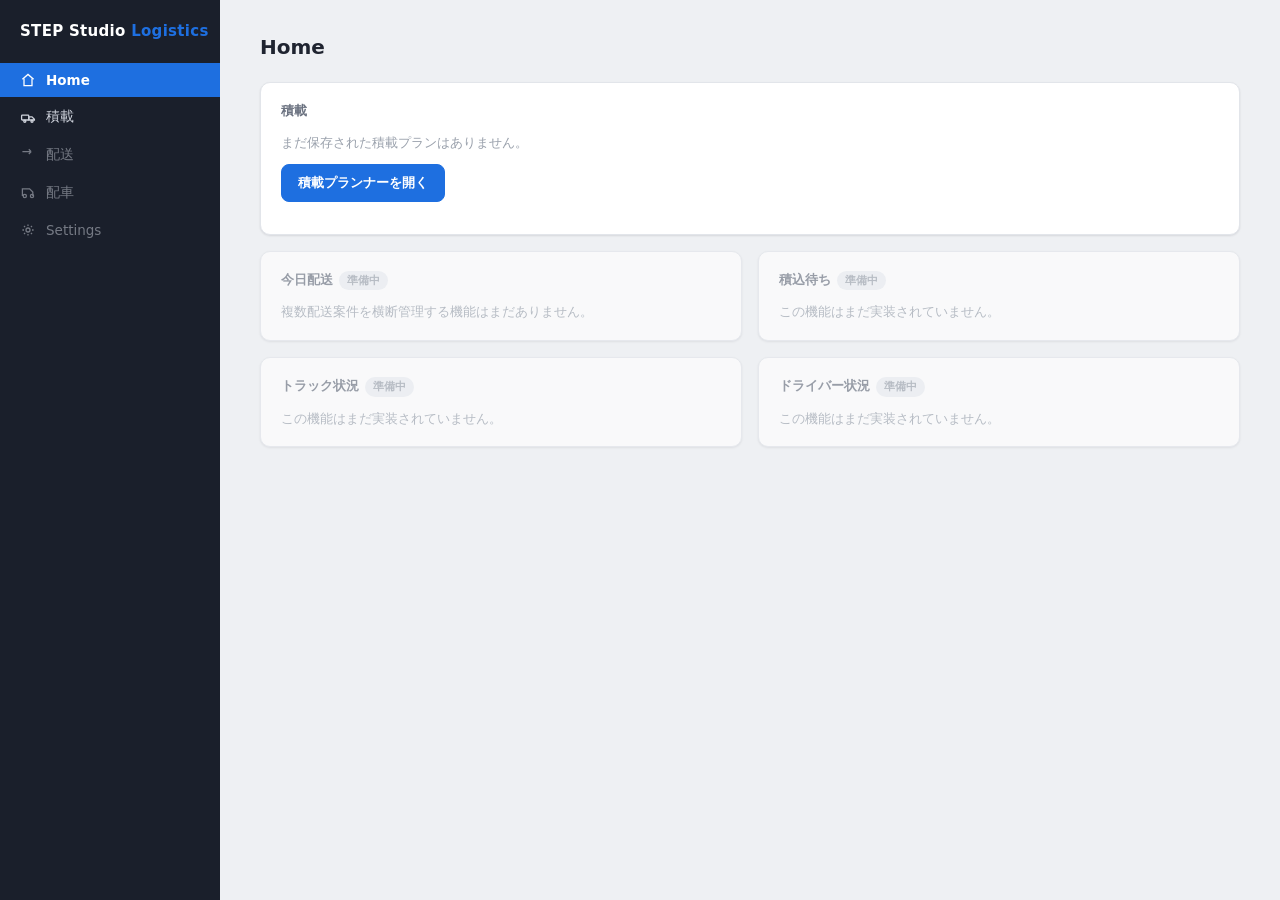
==== commit a0673c3d: "Introduce Logistics Home; move loading planner to loading.html Module Home architecture: index.html " ====
--- a/index.html
+++ b/index.html
@@ -3,167 +3,72 @@
 <head>
   <meta charset="UTF-8">
   <meta name="viewport" content="width=device-width, initial-scale=1.0">
-  <title>STEP Studio — 配送レイアウト</title>
+  <title>STEP Studio — Logistics</title>
   <link rel="stylesheet" href="css/styles.css">
 </head>
 <body>
+  <nav class="side-nav">
+    <div class="side-brand">STEP Studio <span>Logistics</span></div>
+    <button class="side-item is-active">
+      <svg class="side-icon" viewBox="0 0 20 20" fill="none" stroke="currentColor" stroke-width="1.6"><path d="M3 9l7-6 7 6"/><path d="M5 8v9h10V8"/></svg>
+      Home
+    </button>
+    <a class="side-item" href="loading.html" title="積載プランナーを開く">
+      <svg class="side-icon" viewBox="0 0 20 20" fill="none" stroke="currentColor" stroke-width="1.6"><rect x="2" y="9" width="9" height="6" rx="1"/><path d="M11 11h4l3 3v1h-7z"/><circle cx="6" cy="16.5" r="1.3"/><circle cx="15" cy="16.5" r="1.3"/></svg>
+      積載
+    </a>
+    <a class="side-item is-disabled" title="準備中">
+      <svg class="side-icon" viewBox="0 0 20 20" fill="none" stroke="currentColor" stroke-width="1.6"><path d="M3 7h11M14 7l-3-3M14 7l-3 3"/></svg>
+      配送
+    </a>
+    <a class="side-item is-disabled" title="準備中">
+      <svg class="side-icon" viewBox="0 0 20 20" fill="none" stroke="currentColor" stroke-width="1.6"><circle cx="6" cy="15" r="2"/><circle cx="15" cy="15" r="2"/><path d="M3 15V6h9l4 4v5"/></svg>
+      配車
+    </a>
+    <a class="side-item is-disabled" title="準備中">
+      <svg class="side-icon" viewBox="0 0 20 20" fill="none" stroke="currentColor" stroke-width="1.6"><circle cx="10" cy="10" r="2.5"/><path d="M10 3v2M10 15v2M17 10h-2M5 10H3M15 5l-1.4 1.4M6.4 13.6L5 15M15 15l-1.4-1.4M6.4 6.4L5 5"/></svg>
+      Settings
+    </a>
+  </nav>
 
-  <!-- ===================== ヘッダー ===================== -->
-  <header class="topbar">
-    <div class="brand">
-      <span class="brand-logo"></span>
-      <span class="brand-name">STEP Studio</span>
-      <span class="brand-sub">配送レイアウト</span>
-    </div>
-    <div class="topbar-project">
-      案件名：<input id="projectName" class="project-input" type="text" value="新規案件" placeholder="案件名を入力">
-    </div>
-    <div class="topbar-actions">
-      <span class="autosave">
-        <button class="btn" id="btnAutoSave">自動保存 OFF</button>
-        <span class="autosave-status" id="autoSaveStatus"></span>
-      </span>
-      <button class="btn" id="btnClearAll">全消去</button>
-      <button class="btn btn-primary" id="btnPdf">PDF出力</button>
-    </div>
-  </header>
+  <div class="app-content">
+    <main class="home-main">
+      <h1 class="home-title">Home</h1>
+      <div class="home-grid">
+        <div class="home-card home-card-wide">
+          <h2>積載</h2>
+          <div id="homeLoadingStatus" class="home-empty"></div>
+          <p style="margin-top:12px;"><a class="btn btn-primary" href="loading.html">積載プランナーを開く</a></p>
+        </div>
 
-  <!-- ===================== メイン3カラム ===================== -->
-  <main class="layout">
-
-    <!-- 左：トラック一覧（折りたたみ） → 商品アップロード → 手入力 -->
-    <aside class="panel panel-left">
-      <!-- ① トラック一覧（STEP車両 / 業者トラックの2グループ・折りたたみ） -->
-      <div class="truck-accordion">
-        <button class="accordion-head" id="stepAccHead" aria-expanded="false">
-          <span class="acc-caret">▶</span>
-          <span class="acc-title">STEP車両</span>
-          <span class="acc-count" id="stepAccCount"></span>
-        </button>
-        <div class="accordion-body" id="stepAccBody" hidden>
-          <div class="truck-master-list" id="truckListStep"><!-- JSで生成 --></div>
+        <div class="home-card placeholder-card">
+          <h2>今日配送<span class="placeholder-badge">準備中</span></h2>
+          <div class="home-empty">複数配送案件を横断管理する機能はまだありません。</div>
+        </div>
+        <div class="home-card placeholder-card">
+          <h2>積込待ち<span class="placeholder-badge">準備中</span></h2>
+          <div class="home-empty">この機能はまだ実装されていません。</div>
+        </div>
+        <div class="home-card placeholder-card">
+          <h2>トラック状況<span class="placeholder-badge">準備中</span></h2>
+          <div class="home-empty">この機能はまだ実装されていません。</div>
+        </div>
+        <div class="home-card placeholder-card">
+          <h2>ドライバー状況<span class="placeholder-badge">準備中</span></h2>
+          <div class="home-empty">この機能はまだ実装されていません。</div>
         </div>
       </div>
-      <div class="truck-accordion">
-        <button class="accordion-head" id="gaishaAccHead" aria-expanded="false">
-          <span class="acc-caret">▶</span>
-          <span class="acc-title">業者トラック</span>
-          <span class="acc-count" id="gaishaAccCount"></span>
-        </button>
-        <div class="accordion-body" id="gaishaAccBody" hidden>
-          <div class="truck-master-list" id="truckListGaisha"><!-- JSで生成 --></div>
-        </div>
-      </div>
+    </main>
+  </div>
 
-      <!-- 商品マスター（重量・積み重ね可否など、詳細不明部分を後から記入できる編集欄） -->
-      <div class="truck-accordion">
-        <button class="accordion-head" id="pmAccHead" aria-expanded="false">
-          <span class="acc-caret">▶</span>
-          <span class="acc-title">商品マスター（詳細を編集）</span>
-          <span class="acc-count" id="pmAccCount"></span>
-        </button>
-        <div class="accordion-body" id="pmAccBody" hidden>
-          <div class="product-master-list" id="productMasterList"><!-- JSで生成 --></div>
-        </div>
-      </div>
-
-      <!-- ② 商品アップロード（複数・サムネイル管理） -->
-      <div class="section-title">商品アップロード</div>
-      <div class="upload-box" id="uploadBox">
-        <div class="upload-plus">＋ 写真／PDFを追加</div>
-        <div class="upload-types">
-          <span class="chip">写真</span>
-          <span class="chip">PDF</span>
-          <span class="chip">複数可</span>
-        </div>
-        <div class="upload-hint">伝票を撮影／PDFで読込（混在可）</div>
-        <input type="file" id="fileSlip" accept="image/*,application/pdf" multiple hidden>
-      </div>
-      <div id="slipList"><!-- アップロード済み伝票のサムネイル一覧 --></div>
-
-      <!-- ③ 手入力（OCRできない商品用・追加先の伝票を選択）LEFT-005 -->
-      <div class="manual-box">
-        <div class="section-title">手入力（品番・数量）</div>
-        <div class="manual-field manual-slip">
-          <label for="manSlip">追加先の伝票</label>
-          <select id="manSlip"><!-- JSで生成 --></select>
-        </div>
-        <div class="manual-row">
-          <div class="manual-field">
-            <label for="manCode">品番</label>
-            <input id="manCode" type="text" placeholder="C6 / c-6 / Ｃ６ など">
-          </div>
-          <div class="manual-field manual-qty">
-            <label for="manQty">数量</label>
-            <input id="manQty" type="number" value="1" min="1">
-          </div>
-          <button class="btn btn-primary manual-add" id="btnManualAdd">追加</button>
-        </div>
-      </div>
-
-      <!-- ④ 商品マスター反映状況（カテゴリ一括反映の可視化） -->
-      <div class="reflected-box">
-        <div class="section-title">商品マスター反映状況</div>
-        <div id="reflectedCategoryList"><!-- JSで生成 --></div>
-      </div>
-    </aside>
-
-    <!-- 中央：荷台キャンバス -->
-    <section class="panel panel-center">
-      <div class="center-head">
-        <div class="center-title">選択中のトラック</div>
-      </div>
-
-      <div id="truckCanvases"><!-- JSで生成 --></div>
-
-      <button class="add-truck-dashed" id="btnAddTruckDashed">＋ トラック追加</button>
-    </section>
-
-    <!-- 右：商品一覧 / OCR結果 -->
-    <aside class="panel panel-right">
-      <div class="right-head">
-        <span class="section-title">伝票一覧</span>
-        <span class="right-sub">OCR読込結果</span>
-      </div>
-      <div id="productList"><!-- JSで生成 --></div>
-      <button class="add-ocr-link" id="btnAddOcr">＋ 伝票を追加読込</button>
-      <button class="btn btn-primary auto-place-btn" id="btnAutoPlace" hidden>トラックへ積む（自動配置）</button>
-    </aside>
-  </main>
-
-  <!-- ===================== 下部ヘルプ ===================== -->
-  <footer class="helpbar">
-    <div class="help-col">
-      <div class="help-title">操作方法</div>
-      <ol>
-        <li>商品をアップロード（写真／PDF）→ OCRで品番・数量を読取</li>
-        <li>左のトラックをクリックして荷台を表示（再クリックで削除・業者4tは複数追加）</li>
-        <li>商品を実寸のままドラッグ／クリックで荷台へ配置</li>
-        <li>残数を確認しながらPDFを出力・印刷</li>
-      </ol>
-    </div>
-    <div class="help-col">
-      <div class="help-title">表示の見方</div>
-      <ul>
-        <li><span class="legend-box"></span> 商品（幅×奥行の実寸比率で描画）</li>
-        <li>数字目盛：荷台内寸のmm位置（実寸スケール）</li>
-        <li>寸法表記：幅×奥行×高さ（mm）</li>
-      </ul>
-    </div>
-    <div class="help-col">
-      <div class="help-title">注意事項</div>
-      <ul>
-        <li>品番は変えず、配置ごとに残数のみ自動更新されます</li>
-        <li>商品同士は重ねられません（重なる位置は赤枠・配置不可）</li>
-        <li>荷台の外へは配置できません／積載率判定はMVP対象外です</li>
-      </ul>
-    </div>
-  </footer>
-
-  <!-- ===================== PDF印刷用レイアウト（画面では非表示） ===================== -->
-  <div id="printArea" class="print-area"><!-- JSで生成 --></div>
-
-  <script src="js/data.js"></script>
-  <script src="js/app.js"></script>
+  <script>
+    // stepstudio_delivery_project は積載プランナー(loading.html)が使う唯一のセッション状態キー。
+    // 複数案件の一覧管理は無いため、「保存済みプランの有無」だけを正直に示す。
+    var saved = null;
+    try { saved = localStorage.getItem('stepstudio_delivery_project'); } catch (_) { /* ignore */ }
+    document.getElementById('homeLoadingStatus').textContent = saved
+      ? '保存済みの積載プランがあります。'
+      : 'まだ保存された積載プランはありません。';
+  </script>
 </body>
 </html>
--- a/css/styles.css
+++ b/css/styles.css
@@ -31,9 +31,31 @@
   font-size: 14px;
   line-height: 1.5;
 }
+/* Module Home導入：bodyはサイドバー＋.app-contentの横並び。ページスクロールは.app-content側が担う
+  （旧: window全体スクロール。js/app.js側のスクロール位置保存/復元もpageScrollEl()で.app-content基準に変更済み） */
+body { display: flex; height: 100vh; overflow: hidden; }
+.app-content { flex: 1; min-width: 0; height: 100vh; overflow-y: auto; }
 
 button { font-family: inherit; cursor: pointer; }
 input, textarea { font-family: inherit; }
+
+/* ---------------- STEP Studioサイドバー（Inventory/Layoutと共通の見た目。Logistics独自のHome/積載/配送/配車/Settingsのみ） ---------------- */
+.side-nav {
+  width: 220px; flex-shrink: 0; background: #1a1f2b; color: #cfd3dc;
+  display: flex; flex-direction: column; padding: 20px 0; overflow: hidden;
+}
+.side-brand { font-weight: 700; font-size: 15px; color: #fff; padding: 0 20px 20px; letter-spacing: .02em; white-space: nowrap; }
+.side-brand span { color: var(--blue); }
+.side-item {
+  display: flex; align-items: center; gap: 10px; padding: 9px 20px; font-size: 13.5px; color: #cfd3dc;
+  text-decoration: none; white-space: nowrap; border: none; background: none; width: 100%; text-align: left;
+  font-family: inherit; cursor: pointer;
+}
+.side-item:hover { background: #232939; }
+.side-item.is-active { background: var(--blue); color: #fff; font-weight: 600; }
+.side-item.is-disabled { opacity: .5; cursor: default; }
+.side-item.is-disabled:hover { background: none; }
+.side-icon { width: 16px; height: 16px; flex-shrink: 0; }
 
 /* ---------------- ボタン共通 ---------------- */
 .btn {
@@ -591,3 +613,15 @@
   .topbar, .stepbar, .layout, .helpbar, .modal-mask { display: none !important; }
   .print-area { display: block !important; }
 }
+
+/* ---------------- Home（Module Home導入） ---------------- */
+.home-main { padding: 32px 40px; }
+.home-title { font-size: 20px; margin: 0 0 20px; }
+.home-grid { display: grid; grid-template-columns: 1fr 1fr; gap: 16px; }
+.home-card { background: var(--panel); border: 1px solid var(--line); border-radius: var(--radius); box-shadow: var(--shadow); padding: 18px 20px; }
+.home-card h2 { font-size: 13px; font-weight: 700; color: var(--text-sub); margin: 0 0 12px; }
+.home-card-wide { grid-column: 1 / -1; }
+.home-card.placeholder-card { opacity: .65; }
+.placeholder-badge { display: inline-block; font-size: 10.5px; padding: 2px 8px; border-radius: 999px; background: var(--line-2); color: var(--text-mut); margin-left: 6px; }
+.home-empty { color: var(--text-mut); font-size: 13px; }
+.home-card a.btn { text-decoration: none; display: inline-block; }
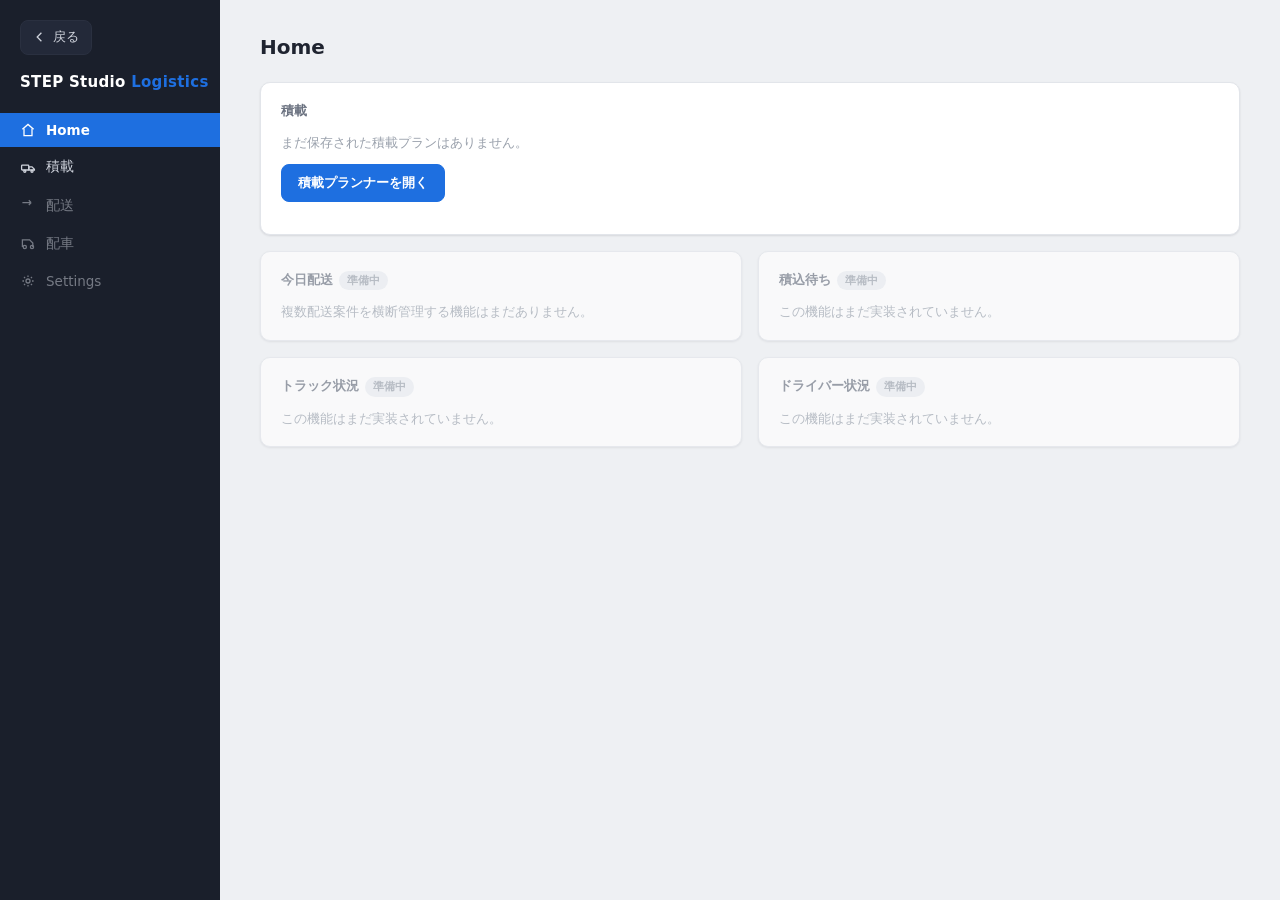
==== commit 845fbed4: "Add a back-to-Dashboard button on Logistics Home Small top-left link back to apps/dashboard, since L" ====
--- a/index.html
+++ b/index.html
@@ -8,6 +8,10 @@
 </head>
 <body>
   <nav class="side-nav">
+    <a class="back-btn" href="../dashboard/index.html" title="Dashboardへ戻る">
+      <svg viewBox="0 0 20 20" width="14" height="14" fill="none" stroke="currentColor" stroke-width="1.8"><path d="M12 4l-6 6 6 6"/></svg>
+      戻る
+    </a>
     <div class="side-brand">STEP Studio <span>Logistics</span></div>
     <button class="side-item is-active">
       <svg class="side-icon" viewBox="0 0 20 20" fill="none" stroke="currentColor" stroke-width="1.6"><path d="M3 9l7-6 7 6"/><path d="M5 8v9h10V8"/></svg>
--- a/css/styles.css
+++ b/css/styles.css
@@ -46,6 +46,13 @@
 }
 .side-brand { font-weight: 700; font-size: 15px; color: #fff; padding: 0 20px 20px; letter-spacing: .02em; white-space: nowrap; }
 .side-brand span { color: var(--blue); }
+/* Dashboardへの戻るボタン（一旦はこれだけ。モジュール自身のサイドバーには他モジュールへの直リンクを増やさない方針） */
+.back-btn {
+  display: flex; align-items: center; gap: 6px; margin: 0 20px 16px; padding: 7px 12px;
+  border-radius: 8px; background: #232939; border: 1px solid #2a3040;
+  color: #cfd3dc; font-size: 12.5px; text-decoration: none; width: fit-content;
+}
+.back-btn:hover { color: #fff; border-color: #3a4150; }
 .side-item {
   display: flex; align-items: center; gap: 10px; padding: 9px 20px; font-size: 13.5px; color: #cfd3dc;
   text-decoration: none; white-space: nowrap; border: none; background: none; width: 100%; text-align: left;
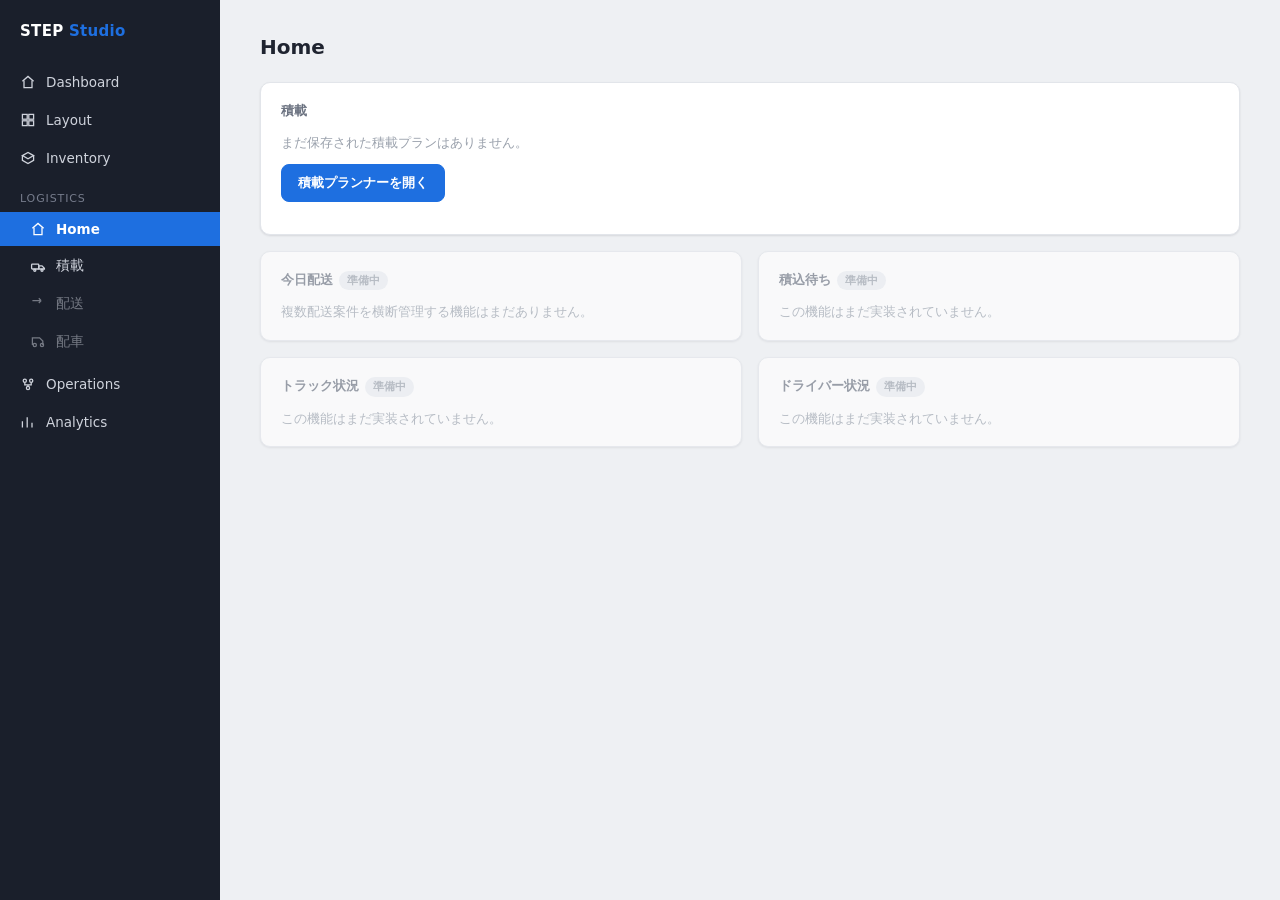
==== commit 0b2f15da: "Add common accordion sidebar to Home + back button to loading.html Home now matches the shared cross" ====
--- a/index.html
+++ b/index.html
@@ -8,30 +8,48 @@
 </head>
 <body>
   <nav class="side-nav">
-    <a class="back-btn" href="../dashboard/index.html" title="Dashboardへ戻る">
-      <svg viewBox="0 0 20 20" width="14" height="14" fill="none" stroke="currentColor" stroke-width="1.8"><path d="M12 4l-6 6 6 6"/></svg>
-      戻る
+    <div class="side-brand">STEP <span>Studio</span></div>
+
+    <a class="side-item" href="../dashboard/index.html">
+      <svg class="side-icon" viewBox="0 0 20 20" fill="none" stroke="currentColor" stroke-width="1.6"><path d="M3 9l7-6 7 6"/><path d="M5 8v9h10V8"/></svg>
+      Dashboard
     </a>
-    <div class="side-brand">STEP Studio <span>Logistics</span></div>
-    <button class="side-item is-active">
-      <svg class="side-icon" viewBox="0 0 20 20" fill="none" stroke="currentColor" stroke-width="1.6"><path d="M3 9l7-6 7 6"/><path d="M5 8v9h10V8"/></svg>
-      Home
-    </button>
-    <a class="side-item" href="loading.html" title="積載プランナーを開く">
-      <svg class="side-icon" viewBox="0 0 20 20" fill="none" stroke="currentColor" stroke-width="1.6"><rect x="2" y="9" width="9" height="6" rx="1"/><path d="M11 11h4l3 3v1h-7z"/><circle cx="6" cy="16.5" r="1.3"/><circle cx="15" cy="16.5" r="1.3"/></svg>
-      積載
+    <a class="side-item" href="../layout/html/index.html">
+      <svg class="side-icon" viewBox="0 0 20 20" fill="none" stroke="currentColor" stroke-width="1.6"><rect x="3" y="3" width="6" height="6"/><rect x="11" y="3" width="6" height="6"/><rect x="3" y="11" width="6" height="6"/><rect x="11" y="11" width="6" height="6"/></svg>
+      Layout
     </a>
-    <a class="side-item is-disabled" title="準備中">
-      <svg class="side-icon" viewBox="0 0 20 20" fill="none" stroke="currentColor" stroke-width="1.6"><path d="M3 7h11M14 7l-3-3M14 7l-3 3"/></svg>
-      配送
+    <a class="side-item" href="../inventory/index.html">
+      <svg class="side-icon" viewBox="0 0 20 20" fill="none" stroke="currentColor" stroke-width="1.6"><path d="M3 7l7-4 7 4-7 4-7-4z"/><path d="M3 7v6l7 4 7-4V7"/></svg>
+      Inventory
     </a>
-    <a class="side-item is-disabled" title="準備中">
-      <svg class="side-icon" viewBox="0 0 20 20" fill="none" stroke="currentColor" stroke-width="1.6"><circle cx="6" cy="15" r="2"/><circle cx="15" cy="15" r="2"/><path d="M3 15V6h9l4 4v5"/></svg>
-      配車
+
+    <div class="side-group">
+      <div class="side-group-label">Logistics</div>
+      <button class="side-item side-sub is-active">
+        <svg class="side-icon" viewBox="0 0 20 20" fill="none" stroke="currentColor" stroke-width="1.6"><path d="M3 9l7-6 7 6"/><path d="M5 8v9h10V8"/></svg>
+        Home
+      </button>
+      <a class="side-item side-sub" href="loading.html" title="積載プランナーを開く">
+        <svg class="side-icon" viewBox="0 0 20 20" fill="none" stroke="currentColor" stroke-width="1.6"><rect x="2" y="9" width="9" height="6" rx="1"/><path d="M11 11h4l3 3v1h-7z"/><circle cx="6" cy="16.5" r="1.3"/><circle cx="15" cy="16.5" r="1.3"/></svg>
+        積載
+      </a>
+      <a class="side-item side-sub is-disabled" title="準備中">
+        <svg class="side-icon" viewBox="0 0 20 20" fill="none" stroke="currentColor" stroke-width="1.6"><path d="M3 7h11M14 7l-3-3M14 7l-3 3"/></svg>
+        配送
+      </a>
+      <a class="side-item side-sub is-disabled" title="準備中">
+        <svg class="side-icon" viewBox="0 0 20 20" fill="none" stroke="currentColor" stroke-width="1.6"><circle cx="6" cy="15" r="2"/><circle cx="15" cy="15" r="2"/><path d="M3 15V6h9l4 4v5"/></svg>
+        配車
+      </a>
+    </div>
+
+    <a class="side-item" href="../operations/index.html">
+      <svg class="side-icon" viewBox="0 0 20 20" fill="none" stroke="currentColor" stroke-width="1.6"><circle cx="6" cy="6" r="2"/><circle cx="14" cy="6" r="2"/><circle cx="10" cy="15" r="2"/><path d="M6 8v3h8V8M10 11v2"/></svg>
+      Operations
     </a>
-    <a class="side-item is-disabled" title="準備中">
-      <svg class="side-icon" viewBox="0 0 20 20" fill="none" stroke="currentColor" stroke-width="1.6"><circle cx="10" cy="10" r="2.5"/><path d="M10 3v2M10 15v2M17 10h-2M5 10H3M15 5l-1.4 1.4M6.4 13.6L5 15M15 15l-1.4-1.4M6.4 6.4L5 5"/></svg>
-      Settings
+    <a class="side-item" href="../analytics/index.html">
+      <svg class="side-icon" viewBox="0 0 20 20" fill="none" stroke="currentColor" stroke-width="1.6"><path d="M3 17V9M9 17V4M15 17v-6"/></svg>
+      Analytics
     </a>
   </nav>
 
--- a/css/styles.css
+++ b/css/styles.css
@@ -46,13 +46,6 @@
 }
 .side-brand { font-weight: 700; font-size: 15px; color: #fff; padding: 0 20px 20px; letter-spacing: .02em; white-space: nowrap; }
 .side-brand span { color: var(--blue); }
-/* Dashboardへの戻るボタン（一旦はこれだけ。モジュール自身のサイドバーには他モジュールへの直リンクを増やさない方針） */
-.back-btn {
-  display: flex; align-items: center; gap: 6px; margin: 0 20px 16px; padding: 7px 12px;
-  border-radius: 8px; background: #232939; border: 1px solid #2a3040;
-  color: #cfd3dc; font-size: 12.5px; text-decoration: none; width: fit-content;
-}
-.back-btn:hover { color: #fff; border-color: #3a4150; }
 .side-item {
   display: flex; align-items: center; gap: 10px; padding: 9px 20px; font-size: 13.5px; color: #cfd3dc;
   text-decoration: none; white-space: nowrap; border: none; background: none; width: 100%; text-align: left;
@@ -61,6 +54,11 @@
 .side-item:hover { background: #232939; }
 .side-item.is-active { background: var(--blue); color: #fff; font-weight: 600; }
 .side-item.is-disabled { opacity: .5; cursor: default; }
+.side-item.is-disabled:hover { background: none; }
+/* 共通サイドバー（Ver2）：現在のモジュール(Logistics)だけ.side-groupで子項目を展開する */
+.side-group { margin: 4px 0; }
+.side-group-label { padding: 10px 20px 4px; font-size: 11px; letter-spacing: .08em; color: #767c8c; text-transform: uppercase; white-space: nowrap; }
+.side-sub { padding-left: 30px; }
 .side-item.is-disabled:hover { background: none; }
 .side-icon { width: 16px; height: 16px; flex-shrink: 0; }
 
@@ -95,6 +93,12 @@
 }
 .brand-name { font-size: 18px; font-weight: 800; letter-spacing: .2px; }
 .brand-sub { color: var(--text-sub); font-size: 14px; }
+#backToHome {
+  display: flex; align-items: center; justify-content: center; width: 26px; height: 26px; flex-shrink: 0;
+  border-radius: 8px; background: #fff; border: 1px solid var(--line);
+  color: var(--text-sub); text-decoration: none;
+}
+#backToHome:hover { color: var(--text); border-color: var(--blue); }
 .topbar-project { flex: 1; color: var(--text-sub); font-size: 14px; display: flex; align-items: center; }
 .project-input {
   border: 1px solid transparent; background: transparent;
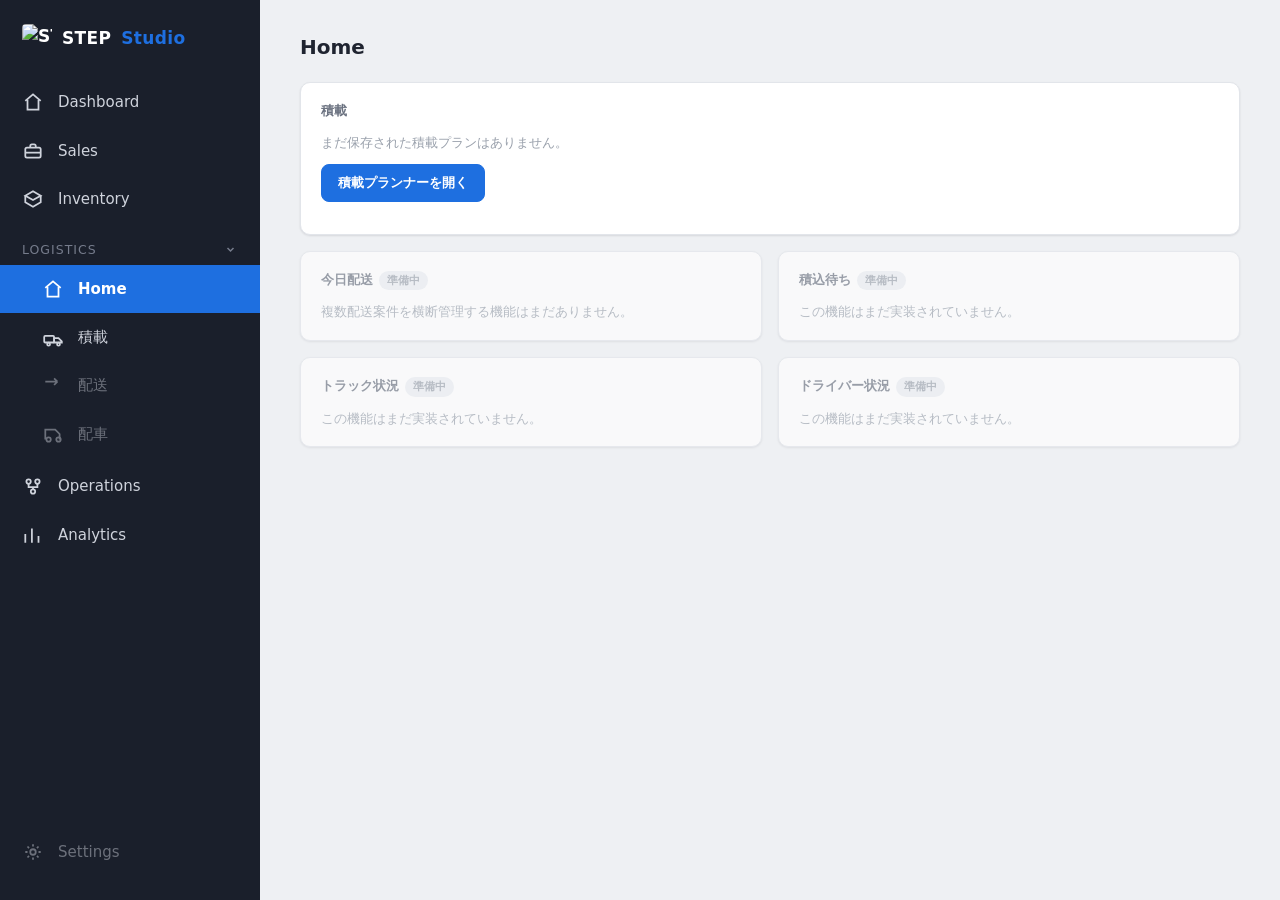
==== commit 17214205: "Enlarge sidebar with accordion animation, remove loading.html's stale nav, and consolidate on compan" ====
--- a/index.html
+++ b/index.html
@@ -8,15 +8,18 @@
 </head>
 <body>
   <nav class="side-nav">
-    <div class="side-brand">STEP <span>Studio</span></div>
+    <div class="side-brand">
+      <img class="side-logo-mark" src="../../company/assets/logo/logo.png" alt="STEP">
+      STEP <span>Studio</span>
+    </div>
 
     <a class="side-item" href="../dashboard/index.html">
       <svg class="side-icon" viewBox="0 0 20 20" fill="none" stroke="currentColor" stroke-width="1.6"><path d="M3 9l7-6 7 6"/><path d="M5 8v9h10V8"/></svg>
       Dashboard
     </a>
-    <a class="side-item" href="../layout/html/index.html">
-      <svg class="side-icon" viewBox="0 0 20 20" fill="none" stroke="currentColor" stroke-width="1.6"><rect x="3" y="3" width="6" height="6"/><rect x="11" y="3" width="6" height="6"/><rect x="3" y="11" width="6" height="6"/><rect x="11" y="11" width="6" height="6"/></svg>
-      Layout
+    <a class="side-item" href="../sales/index.html">
+      <svg class="side-icon" viewBox="0 0 20 20" fill="none" stroke="currentColor" stroke-width="1.6"><rect x="3" y="7" width="14" height="9" rx="1.5"/><path d="M7.5 7V5.5C7.5 4.67 8.17 4 9 4h2c.83 0 1.5.67 1.5 1.5V7"/><path d="M3 11.5h14"/></svg>
+      Sales
     </a>
     <a class="side-item" href="../inventory/index.html">
       <svg class="side-icon" viewBox="0 0 20 20" fill="none" stroke="currentColor" stroke-width="1.6"><path d="M3 7l7-4 7 4-7 4-7-4z"/><path d="M3 7v6l7 4 7-4V7"/></svg>
@@ -24,23 +27,28 @@
     </a>
 
     <div class="side-group">
-      <div class="side-group-label">Logistics</div>
-      <button class="side-item side-sub is-active">
-        <svg class="side-icon" viewBox="0 0 20 20" fill="none" stroke="currentColor" stroke-width="1.6"><path d="M3 9l7-6 7 6"/><path d="M5 8v9h10V8"/></svg>
-        Home
+      <button class="side-group-label" data-toggle-group>
+        <span>Logistics</span>
+        <svg class="side-caret" viewBox="0 0 20 20" fill="none" stroke="currentColor" stroke-width="2"><path d="M6 8l4 4 4-4"/></svg>
       </button>
-      <a class="side-item side-sub" href="loading.html" title="積載プランナーを開く">
-        <svg class="side-icon" viewBox="0 0 20 20" fill="none" stroke="currentColor" stroke-width="1.6"><rect x="2" y="9" width="9" height="6" rx="1"/><path d="M11 11h4l3 3v1h-7z"/><circle cx="6" cy="16.5" r="1.3"/><circle cx="15" cy="16.5" r="1.3"/></svg>
-        積載
-      </a>
-      <a class="side-item side-sub is-disabled" title="準備中">
-        <svg class="side-icon" viewBox="0 0 20 20" fill="none" stroke="currentColor" stroke-width="1.6"><path d="M3 7h11M14 7l-3-3M14 7l-3 3"/></svg>
-        配送
-      </a>
-      <a class="side-item side-sub is-disabled" title="準備中">
-        <svg class="side-icon" viewBox="0 0 20 20" fill="none" stroke="currentColor" stroke-width="1.6"><circle cx="6" cy="15" r="2"/><circle cx="15" cy="15" r="2"/><path d="M3 15V6h9l4 4v5"/></svg>
-        配車
-      </a>
+      <div class="side-group-body">
+        <button class="side-item side-sub is-active">
+          <svg class="side-icon" viewBox="0 0 20 20" fill="none" stroke="currentColor" stroke-width="1.6"><path d="M3 9l7-6 7 6"/><path d="M5 8v9h10V8"/></svg>
+          Home
+        </button>
+        <a class="side-item side-sub" href="loading.html" title="積載プランナーを開く">
+          <svg class="side-icon" viewBox="0 0 20 20" fill="none" stroke="currentColor" stroke-width="1.6"><rect x="2" y="9" width="9" height="6" rx="1"/><path d="M11 11h4l3 3v1h-7z"/><circle cx="6" cy="16.5" r="1.3"/><circle cx="15" cy="16.5" r="1.3"/></svg>
+          積載
+        </a>
+        <a class="side-item side-sub is-disabled" title="準備中">
+          <svg class="side-icon" viewBox="0 0 20 20" fill="none" stroke="currentColor" stroke-width="1.6"><path d="M3 7h11M14 7l-3-3M14 7l-3 3"/></svg>
+          配送
+        </a>
+        <a class="side-item side-sub is-disabled" title="準備中">
+          <svg class="side-icon" viewBox="0 0 20 20" fill="none" stroke="currentColor" stroke-width="1.6"><circle cx="6" cy="15" r="2"/><circle cx="15" cy="15" r="2"/><path d="M3 15V6h9l4 4v5"/></svg>
+          配車
+        </a>
+      </div>
     </div>
 
     <a class="side-item" href="../operations/index.html">
@@ -50,6 +58,11 @@
     <a class="side-item" href="../analytics/index.html">
       <svg class="side-icon" viewBox="0 0 20 20" fill="none" stroke="currentColor" stroke-width="1.6"><path d="M3 17V9M9 17V4M15 17v-6"/></svg>
       Analytics
+    </a>
+    <div class="side-spacer"></div>
+    <a class="side-item is-disabled" title="準備中">
+      <svg class="side-icon" viewBox="0 0 20 20" fill="none" stroke="currentColor" stroke-width="1.6"><circle cx="10" cy="10" r="2.5"/><path d="M10 3v2M10 15v2M17 10h-2M5 10H3M15 5l-1.4 1.4M6.4 13.6L5 15M15 15l-1.4-1.4M6.4 6.4L5 5"/></svg>
+      Settings
     </a>
   </nav>
 
@@ -91,6 +104,12 @@
     document.getElementById('homeLoadingStatus').textContent = saved
       ? '保存済みの積載プランがあります。'
       : 'まだ保存された積載プランはありません。';
+
+    document.querySelectorAll('[data-toggle-group]').forEach(function (btn) {
+      btn.addEventListener('click', function () {
+        btn.closest('.side-group').classList.toggle('is-collapsed');
+      });
+    });
   </script>
 </body>
 </html>
--- a/css/styles.css
+++ b/css/styles.css
@@ -39,28 +39,38 @@
 button { font-family: inherit; cursor: pointer; }
 input, textarea { font-family: inherit; }
 
-/* ---------------- STEP Studioサイドバー（Inventory/Layoutと共通の見た目。Logistics独自のHome/積載/配送/配車/Settingsのみ） ---------------- */
+/* ---------------- STEP Studioサイドバー（Inventory/Salesと共通の見た目。Logistics独自のHome/積載/配送/配車のみ） ---------------- */
+/* Ver1.1：拡大＋開閉アニメーション＋ロゴ＋Settings */
 .side-nav {
-  width: 220px; flex-shrink: 0; background: #1a1f2b; color: #cfd3dc;
-  display: flex; flex-direction: column; padding: 20px 0; overflow: hidden;
-}
-.side-brand { font-weight: 700; font-size: 15px; color: #fff; padding: 0 20px 20px; letter-spacing: .02em; white-space: nowrap; }
+  width: 260px; flex-shrink: 0; background: #1a1f2b; color: #cfd3dc;
+  display: flex; flex-direction: column; padding: 24px 0; overflow-y: auto;
+}
+.side-brand { display: flex; align-items: center; gap: 10px; font-weight: 700; font-size: 17px; color: #fff; padding: 0 22px 24px; letter-spacing: .02em; white-space: nowrap; }
 .side-brand span { color: var(--blue); }
+.side-logo-mark { width: 30px; height: 30px; flex-shrink: 0; object-fit: contain; border-radius: 4px; }
 .side-item {
-  display: flex; align-items: center; gap: 10px; padding: 9px 20px; font-size: 13.5px; color: #cfd3dc;
+  display: flex; align-items: center; gap: 14px; padding: 13px 22px; font-size: 15px; color: #cfd3dc;
   text-decoration: none; white-space: nowrap; border: none; background: none; width: 100%; text-align: left;
   font-family: inherit; cursor: pointer;
 }
 .side-item:hover { background: #232939; }
 .side-item.is-active { background: var(--blue); color: #fff; font-weight: 600; }
-.side-item.is-disabled { opacity: .5; cursor: default; }
+.side-item.is-disabled { opacity: .45; cursor: default; }
 .side-item.is-disabled:hover { background: none; }
-/* 共通サイドバー（Ver2）：現在のモジュール(Logistics)だけ.side-groupで子項目を展開する */
+/* 共通サイドバー（Ver2）：現在のモジュール(Logistics)だけ.side-groupで子項目を展開する。キャレットクリックで滑らかに開閉（Ver1.1） */
 .side-group { margin: 4px 0; }
-.side-group-label { padding: 10px 20px 4px; font-size: 11px; letter-spacing: .08em; color: #767c8c; text-transform: uppercase; white-space: nowrap; }
-.side-sub { padding-left: 30px; }
-.side-item.is-disabled:hover { background: none; }
-.side-icon { width: 16px; height: 16px; flex-shrink: 0; }
+.side-group-label {
+  display: flex; align-items: center; justify-content: space-between; width: 100%; border: none; background: none;
+  padding: 14px 22px 8px; font-size: 12.5px; letter-spacing: .08em; color: #767c8c; text-transform: uppercase;
+  cursor: pointer; font-family: inherit; white-space: nowrap;
+}
+.side-caret { width: 15px; height: 15px; flex-shrink: 0; transition: transform .24s ease; }
+.side-group.is-collapsed .side-caret { transform: rotate(-90deg); }
+.side-group-body { max-height: 600px; overflow: hidden; transition: max-height .28s ease, opacity .22s ease; opacity: 1; }
+.side-group.is-collapsed .side-group-body { max-height: 0; opacity: 0; }
+.side-sub { padding-left: 42px; }
+.side-spacer { flex: 1; }
+.side-icon { width: 22px; height: 22px; flex-shrink: 0; }
 
 /* ---------------- ボタン共通 ---------------- */
 .btn {
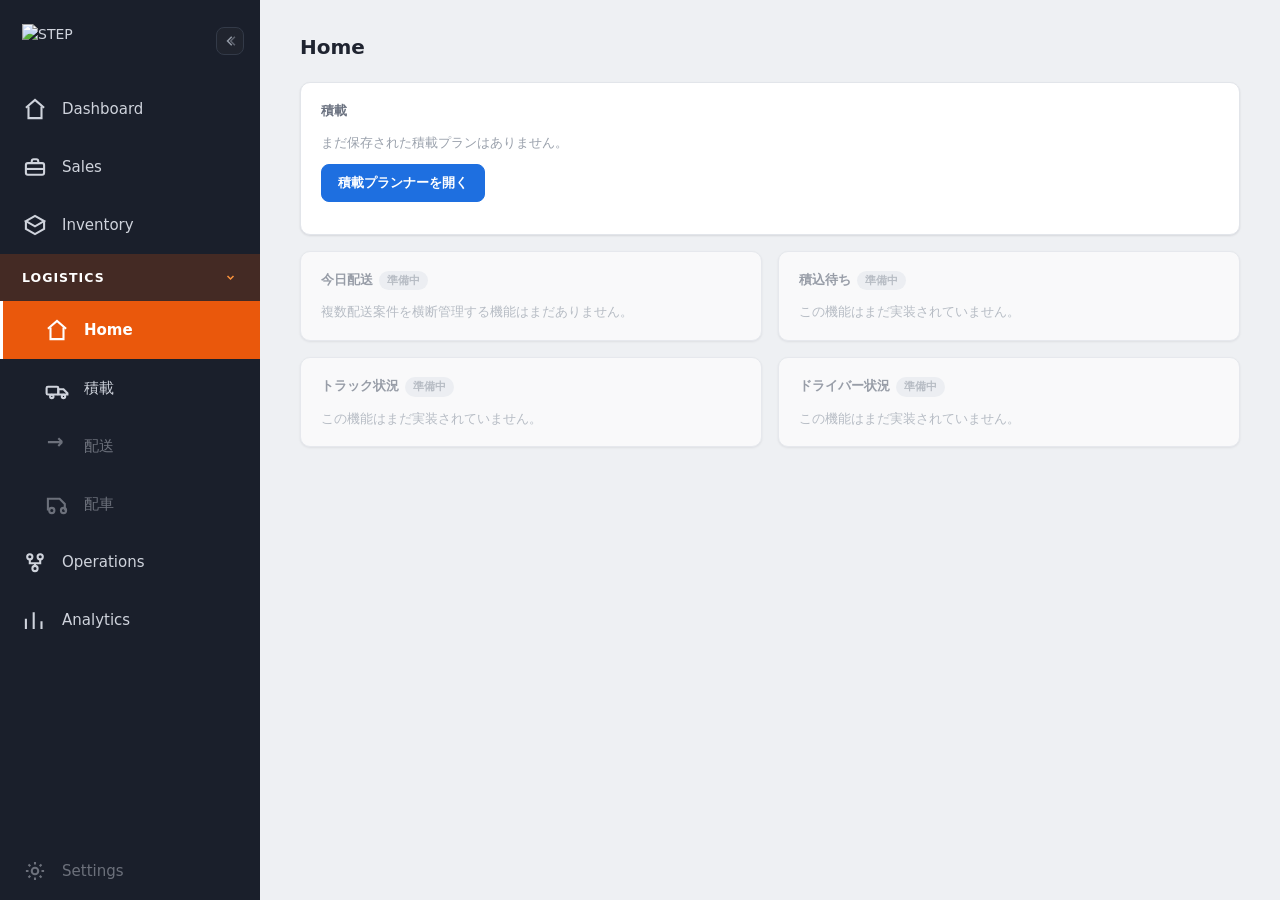
==== commit 54a6e9cc: "Add sidebar-collapse toggle and view-transition navigation Add the collapse-to-icon toggle inline be" ====
--- a/index.html
+++ b/index.html
@@ -9,62 +9,78 @@
 <body>
   <nav class="side-nav">
     <div class="side-brand">
-      <img class="side-logo-mark" src="../../company/assets/logo/logo.png" alt="STEP">
-      STEP <span>Studio</span>
+      <img class="side-brand-logo" src="../../company/assets/logo/logo-full.png" alt="STEP">
+      <button class="sidebar-toggle" id="sidebarToggleBtn" title="サイドバーを折りたたむ">
+        <svg class="sidebar-toggle-icon" viewBox="0 0 20 20" width="14" height="14" fill="none" stroke="currentColor" stroke-width="2.2"><path d="M12.5 4l-6 6 6 6"/><path d="M17 4l-6 6 6 6" opacity=".55"/></svg>
+      </button>
     </div>
 
     <a class="side-item" href="../dashboard/index.html">
       <svg class="side-icon" viewBox="0 0 20 20" fill="none" stroke="currentColor" stroke-width="1.6"><path d="M3 9l7-6 7 6"/><path d="M5 8v9h10V8"/></svg>
-      Dashboard
+      <span class="side-label">Dashboard</span>
     </a>
     <a class="side-item" href="../sales/index.html">
       <svg class="side-icon" viewBox="0 0 20 20" fill="none" stroke="currentColor" stroke-width="1.6"><rect x="3" y="7" width="14" height="9" rx="1.5"/><path d="M7.5 7V5.5C7.5 4.67 8.17 4 9 4h2c.83 0 1.5.67 1.5 1.5V7"/><path d="M3 11.5h14"/></svg>
-      Sales
+      <span class="side-label">Sales</span>
     </a>
     <a class="side-item" href="../inventory/index.html">
       <svg class="side-icon" viewBox="0 0 20 20" fill="none" stroke="currentColor" stroke-width="1.6"><path d="M3 7l7-4 7 4-7 4-7-4z"/><path d="M3 7v6l7 4 7-4V7"/></svg>
-      Inventory
+      <span class="side-label">Inventory</span>
     </a>
 
     <div class="side-group">
       <button class="side-group-label" data-toggle-group>
-        <span>Logistics</span>
+        <span class="side-label">Logistics</span>
         <svg class="side-caret" viewBox="0 0 20 20" fill="none" stroke="currentColor" stroke-width="2"><path d="M6 8l4 4 4-4"/></svg>
       </button>
       <div class="side-group-body">
+        <div class="side-group-body-inner">
         <button class="side-item side-sub is-active">
           <svg class="side-icon" viewBox="0 0 20 20" fill="none" stroke="currentColor" stroke-width="1.6"><path d="M3 9l7-6 7 6"/><path d="M5 8v9h10V8"/></svg>
-          Home
+          <span class="side-label">Home</span>
         </button>
         <a class="side-item side-sub" href="loading.html" title="積載プランナーを開く">
           <svg class="side-icon" viewBox="0 0 20 20" fill="none" stroke="currentColor" stroke-width="1.6"><rect x="2" y="9" width="9" height="6" rx="1"/><path d="M11 11h4l3 3v1h-7z"/><circle cx="6" cy="16.5" r="1.3"/><circle cx="15" cy="16.5" r="1.3"/></svg>
-          積載
+          <span class="side-label">積載</span>
         </a>
         <a class="side-item side-sub is-disabled" title="準備中">
           <svg class="side-icon" viewBox="0 0 20 20" fill="none" stroke="currentColor" stroke-width="1.6"><path d="M3 7h11M14 7l-3-3M14 7l-3 3"/></svg>
-          配送
+          <span class="side-label">配送</span>
         </a>
         <a class="side-item side-sub is-disabled" title="準備中">
           <svg class="side-icon" viewBox="0 0 20 20" fill="none" stroke="currentColor" stroke-width="1.6"><circle cx="6" cy="15" r="2"/><circle cx="15" cy="15" r="2"/><path d="M3 15V6h9l4 4v5"/></svg>
-          配車
+          <span class="side-label">配車</span>
         </a>
+        </div>
       </div>
     </div>
 
     <a class="side-item" href="../operations/index.html">
       <svg class="side-icon" viewBox="0 0 20 20" fill="none" stroke="currentColor" stroke-width="1.6"><circle cx="6" cy="6" r="2"/><circle cx="14" cy="6" r="2"/><circle cx="10" cy="15" r="2"/><path d="M6 8v3h8V8M10 11v2"/></svg>
-      Operations
+      <span class="side-label">Operations</span>
     </a>
     <a class="side-item" href="../analytics/index.html">
       <svg class="side-icon" viewBox="0 0 20 20" fill="none" stroke="currentColor" stroke-width="1.6"><path d="M3 17V9M9 17V4M15 17v-6"/></svg>
-      Analytics
+      <span class="side-label">Analytics</span>
     </a>
     <div class="side-spacer"></div>
     <a class="side-item is-disabled" title="準備中">
       <svg class="side-icon" viewBox="0 0 20 20" fill="none" stroke="currentColor" stroke-width="1.6"><circle cx="10" cy="10" r="2.5"/><path d="M10 3v2M10 15v2M17 10h-2M5 10H3M15 5l-1.4 1.4M6.4 13.6L5 15M15 15l-1.4-1.4M6.4 6.4L5 5"/></svg>
-      Settings
+      <span class="side-label">Settings</span>
     </a>
   </nav>
+  <script>
+    (function () {
+      var KEY = 'stepstudio_sidebar_collapsed';
+      function apply(collapsed) { document.body.classList.toggle('is-sidebar-collapsed', collapsed); }
+      apply(localStorage.getItem(KEY) === '1');
+      document.getElementById('sidebarToggleBtn').addEventListener('click', function () {
+        var next = !document.body.classList.contains('is-sidebar-collapsed');
+        apply(next);
+        try { localStorage.setItem(KEY, next ? '1' : '0'); } catch (_) { /* ignore */ }
+      });
+    })();
+  </script>
 
   <div class="app-content">
     <main class="home-main">
--- a/css/styles.css
+++ b/css/styles.css
@@ -2,6 +2,9 @@
  * styles.css — 配送レイアウトシステム
  * 方針: 見やすい / 分かりやすい / 紙より速い / 教育不要
  * ======================================================================= */
+
+/* モジュール間のページ遷移をView Transitions APIで滑らかにクロスフェードさせる（対応ブラウザのみ有効） */
+@view-transition { navigation: auto; }
 
 :root {
   --bg:        #eef0f3;
@@ -39,38 +42,61 @@
 button { font-family: inherit; cursor: pointer; }
 input, textarea { font-family: inherit; }
 
-/* ---------------- STEP Studioサイドバー（Inventory/Salesと共通の見た目。Logistics独自のHome/積載/配送/配車のみ） ---------------- */
-/* Ver1.1：拡大＋開閉アニメーション＋ロゴ＋Settings */
+/* ---------------- STEP Studioサイドバー（Ver1.2：全モジュール共通、寸法・配色を完全統一） ---------------- */
 .side-nav {
   width: 260px; flex-shrink: 0; background: #1a1f2b; color: #cfd3dc;
-  display: flex; flex-direction: column; padding: 24px 0; overflow-y: auto;
-}
-.side-brand { display: flex; align-items: center; gap: 10px; font-weight: 700; font-size: 17px; color: #fff; padding: 0 22px 24px; letter-spacing: .02em; white-space: nowrap; }
-.side-brand span { color: var(--blue); }
-.side-logo-mark { width: 30px; height: 30px; flex-shrink: 0; object-fit: contain; border-radius: 4px; }
+  display: flex; flex-direction: column; padding: 24px 0 0; overflow-y: auto;
+}
+.side-brand { display: flex; align-items: center; justify-content: space-between; padding: 0 16px 22px 22px; }
+.side-brand-logo { height: 34px; width: auto; display: block; }
+.sidebar-toggle {
+  width: 28px; height: 28px; border-radius: 8px; border: 1px solid #333a48; background: #20242e; color: #9198a4;
+  display: flex; align-items: center; justify-content: center; cursor: pointer; flex-shrink: 0; padding: 0;
+}
+.sidebar-toggle:hover { background: #2a2f3b; color: #fff; }
+.sidebar-toggle-icon { transition: transform .2s ease; }
+body.is-sidebar-collapsed .sidebar-toggle-icon { transform: rotate(180deg); }
+
+/* ---------------- サイドバー折りたたみ（アイコンのみ表示） ---------------- */
+body.is-sidebar-collapsed .side-nav { width: 64px; }
+body.is-sidebar-collapsed .side-brand { justify-content: center; padding: 0 0 22px; }
+body.is-sidebar-collapsed .side-brand-logo,
+body.is-sidebar-collapsed .side-label,
+body.is-sidebar-collapsed .side-group-label span,
+body.is-sidebar-collapsed .side-caret { display: none; }
+body.is-sidebar-collapsed .side-item,
+body.is-sidebar-collapsed .side-sub,
+body.is-sidebar-collapsed .side-group-label { justify-content: center; padding-left: 0; padding-right: 0; }
+body.is-sidebar-collapsed .side-group-label { padding-top: 0; padding-bottom: 0; height: 8px; }
+body.is-sidebar-collapsed .side-group-body { grid-template-rows: 1fr !important; opacity: 1 !important; }
 .side-item {
-  display: flex; align-items: center; gap: 14px; padding: 13px 22px; font-size: 15px; color: #cfd3dc;
+  display: flex; align-items: center; gap: 14px; padding: 16px 22px; font-size: 15px; color: #cfd3dc;
   text-decoration: none; white-space: nowrap; border: none; background: none; width: 100%; text-align: left;
-  font-family: inherit; cursor: pointer;
+  font-family: inherit; cursor: pointer; box-sizing: border-box;
 }
 .side-item:hover { background: #232939; }
-.side-item.is-active { background: var(--blue); color: #fff; font-weight: 600; }
+.side-item.is-active { background: #ea580c; color: #fff; font-weight: 600; box-shadow: inset 3px 0 0 0 #fff; }
 .side-item.is-disabled { opacity: .45; cursor: default; }
 .side-item.is-disabled:hover { background: none; }
-/* 共通サイドバー（Ver2）：現在のモジュール(Logistics)だけ.side-groupで子項目を展開する。キャレットクリックで滑らかに開閉（Ver1.1） */
-.side-group { margin: 4px 0; }
+/* 共通サイドバー：現在のモジュール(Logistics)だけ.side-groupで子項目を展開する。キャレットクリックで滑らかに開閉 */
+.side-group { margin: 0; }
 .side-group-label {
-  display: flex; align-items: center; justify-content: space-between; width: 100%; border: none; background: none;
-  padding: 14px 22px 8px; font-size: 12.5px; letter-spacing: .08em; color: #767c8c; text-transform: uppercase;
-  cursor: pointer; font-family: inherit; white-space: nowrap;
-}
-.side-caret { width: 15px; height: 15px; flex-shrink: 0; transition: transform .24s ease; }
+  display: flex; align-items: center; justify-content: space-between; width: 100%; border: none;
+  background: rgba(234,88,12,.2); color: #fff;
+  padding: 16px 22px; font-size: 12.5px; letter-spacing: .08em; text-transform: uppercase; font-weight: 700;
+  cursor: pointer; font-family: inherit; white-space: nowrap; box-sizing: border-box;
+}
+.side-caret { width: 15px; height: 15px; flex-shrink: 0; color: #fb923c; transition: transform .26s ease; }
 .side-group.is-collapsed .side-caret { transform: rotate(-90deg); }
-.side-group-body { max-height: 600px; overflow: hidden; transition: max-height .28s ease, opacity .22s ease; opacity: 1; }
-.side-group.is-collapsed .side-group-body { max-height: 0; opacity: 0; }
-.side-sub { padding-left: 42px; }
+.side-group-body {
+  display: grid; grid-template-rows: 1fr; transition: grid-template-rows .28s ease, opacity .22s ease; opacity: 1;
+}
+.side-group.is-collapsed .side-group-body { grid-template-rows: 0fr; opacity: 0; }
+.side-group-body-inner { overflow: hidden; min-height: 0; }
+.side-sub { padding-left: 44px; }
+.side-sub.is-active { background: #ea580c; color: #fff; font-weight: 600; box-shadow: inset 3px 0 0 0 #fff; }
 .side-spacer { flex: 1; }
-.side-icon { width: 22px; height: 22px; flex-shrink: 0; }
+.side-icon { width: 26px; height: 26px; flex-shrink: 0; }
 
 /* ---------------- ボタン共通 ---------------- */
 .btn {
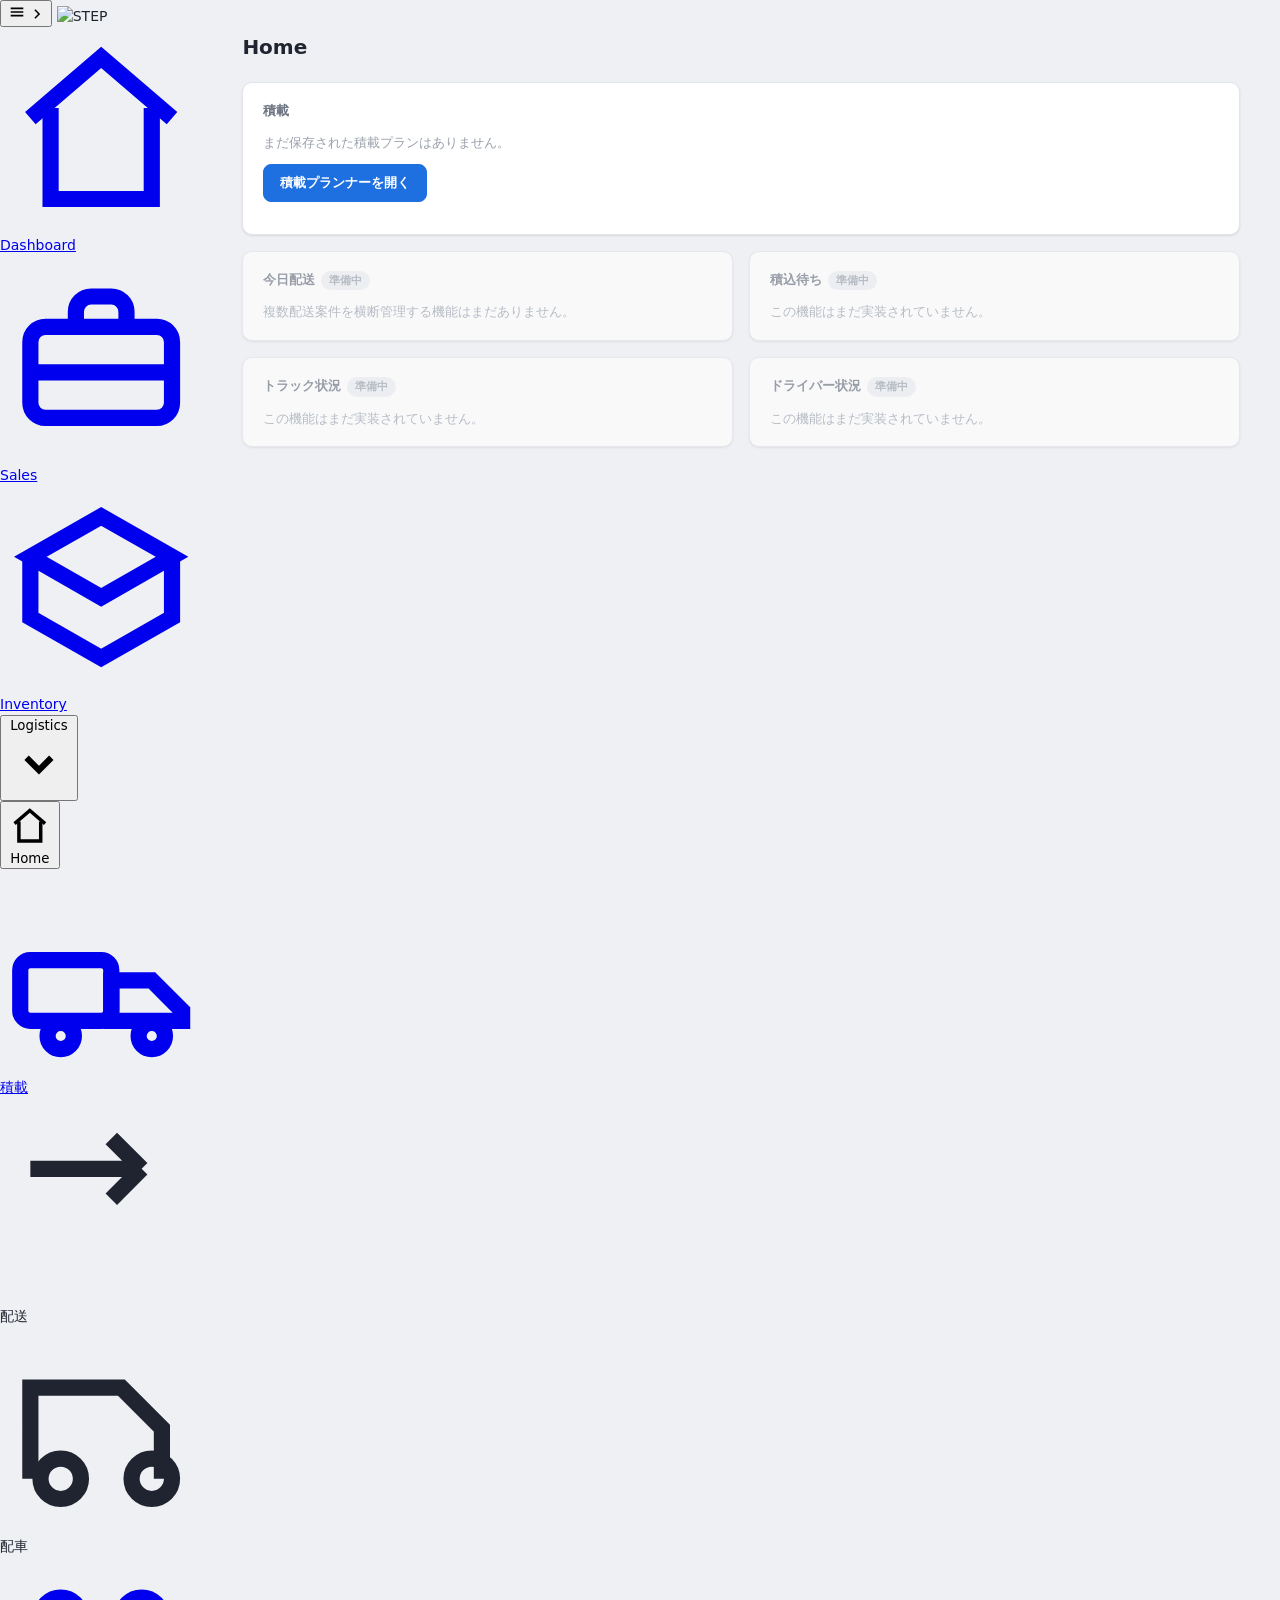
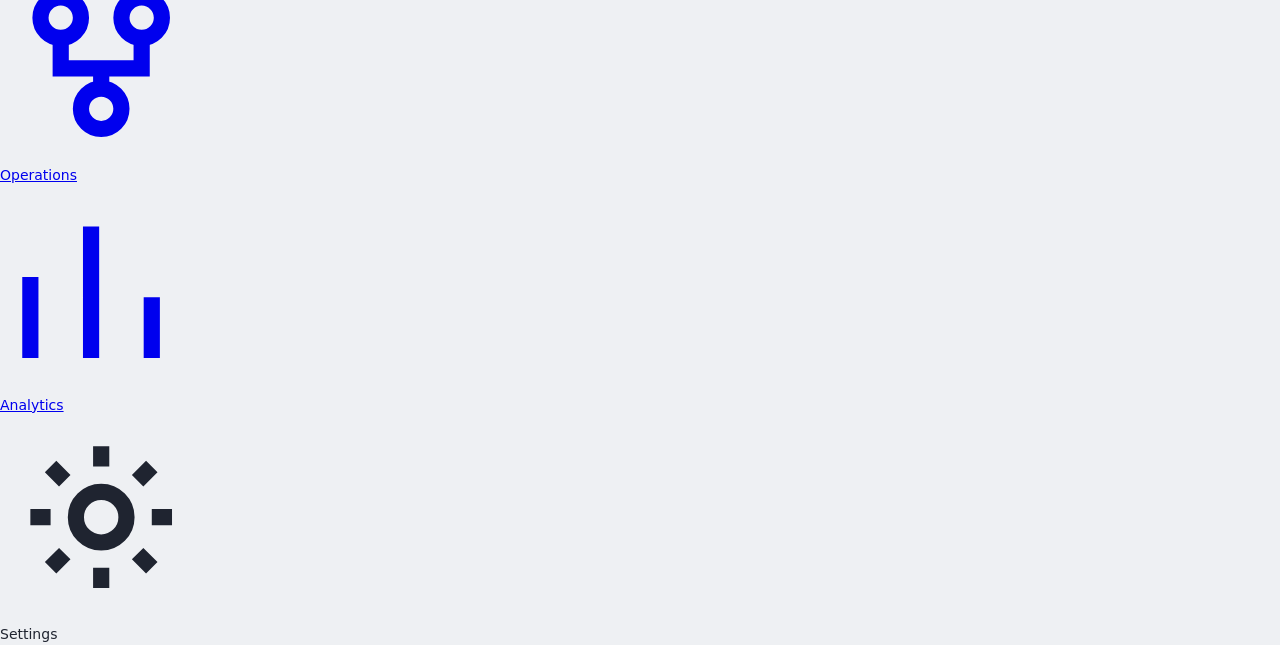
==== commit eeb3685a: "Adopt shared/ui/sidebar.css for unified sidebar UI (Ver1.1) Remove Logistics's local sidebar CSS in " ====
--- a/index.html
+++ b/index.html
@@ -4,15 +4,17 @@
   <meta charset="UTF-8">
   <meta name="viewport" content="width=device-width, initial-scale=1.0">
   <title>STEP Studio — Logistics</title>
+  <link rel="stylesheet" href="../../shared/ui/sidebar.css">
   <link rel="stylesheet" href="css/styles.css">
 </head>
 <body>
   <nav class="side-nav">
     <div class="side-brand">
+      <button class="sidebar-toggle" id="sidebarToggleBtn" title="サイドバーを折りたたむ">
+        <svg class="icon-menu" viewBox="0 0 20 20" width="18" height="18" fill="none" stroke="currentColor" stroke-width="1.8"><path d="M3 6h14M3 10h14M3 14h14"/></svg>
+        <svg class="icon-arrow" viewBox="0 0 20 20" width="14" height="14" fill="none" stroke="currentColor" stroke-width="2.2"><path d="M7 4l6 6-6 6"/></svg>
+      </button>
       <img class="side-brand-logo" src="../../company/assets/logo/logo-full.png" alt="STEP">
-      <button class="sidebar-toggle" id="sidebarToggleBtn" title="サイドバーを折りたたむ">
-        <svg class="sidebar-toggle-icon" viewBox="0 0 20 20" width="14" height="14" fill="none" stroke="currentColor" stroke-width="2.2"><path d="M12.5 4l-6 6 6 6"/><path d="M17 4l-6 6 6 6" opacity=".55"/></svg>
-      </button>
     </div>
 
     <a class="side-item" href="../dashboard/index.html">
--- a/css/styles.css
+++ b/css/styles.css
@@ -42,61 +42,8 @@
 button { font-family: inherit; cursor: pointer; }
 input, textarea { font-family: inherit; }
 
-/* ---------------- STEP Studioサイドバー（Ver1.2：全モジュール共通、寸法・配色を完全統一） ---------------- */
-.side-nav {
-  width: 260px; flex-shrink: 0; background: #1a1f2b; color: #cfd3dc;
-  display: flex; flex-direction: column; padding: 24px 0 0; overflow-y: auto;
-}
-.side-brand { display: flex; align-items: center; justify-content: space-between; padding: 0 16px 22px 22px; }
-.side-brand-logo { height: 34px; width: auto; display: block; }
-.sidebar-toggle {
-  width: 28px; height: 28px; border-radius: 8px; border: 1px solid #333a48; background: #20242e; color: #9198a4;
-  display: flex; align-items: center; justify-content: center; cursor: pointer; flex-shrink: 0; padding: 0;
-}
-.sidebar-toggle:hover { background: #2a2f3b; color: #fff; }
-.sidebar-toggle-icon { transition: transform .2s ease; }
-body.is-sidebar-collapsed .sidebar-toggle-icon { transform: rotate(180deg); }
-
-/* ---------------- サイドバー折りたたみ（アイコンのみ表示） ---------------- */
-body.is-sidebar-collapsed .side-nav { width: 64px; }
-body.is-sidebar-collapsed .side-brand { justify-content: center; padding: 0 0 22px; }
-body.is-sidebar-collapsed .side-brand-logo,
-body.is-sidebar-collapsed .side-label,
-body.is-sidebar-collapsed .side-group-label span,
-body.is-sidebar-collapsed .side-caret { display: none; }
-body.is-sidebar-collapsed .side-item,
-body.is-sidebar-collapsed .side-sub,
-body.is-sidebar-collapsed .side-group-label { justify-content: center; padding-left: 0; padding-right: 0; }
-body.is-sidebar-collapsed .side-group-label { padding-top: 0; padding-bottom: 0; height: 8px; }
-body.is-sidebar-collapsed .side-group-body { grid-template-rows: 1fr !important; opacity: 1 !important; }
-.side-item {
-  display: flex; align-items: center; gap: 14px; padding: 16px 22px; font-size: 15px; color: #cfd3dc;
-  text-decoration: none; white-space: nowrap; border: none; background: none; width: 100%; text-align: left;
-  font-family: inherit; cursor: pointer; box-sizing: border-box;
-}
-.side-item:hover { background: #232939; }
-.side-item.is-active { background: #ea580c; color: #fff; font-weight: 600; box-shadow: inset 3px 0 0 0 #fff; }
-.side-item.is-disabled { opacity: .45; cursor: default; }
-.side-item.is-disabled:hover { background: none; }
-/* 共通サイドバー：現在のモジュール(Logistics)だけ.side-groupで子項目を展開する。キャレットクリックで滑らかに開閉 */
-.side-group { margin: 0; }
-.side-group-label {
-  display: flex; align-items: center; justify-content: space-between; width: 100%; border: none;
-  background: rgba(234,88,12,.2); color: #fff;
-  padding: 16px 22px; font-size: 12.5px; letter-spacing: .08em; text-transform: uppercase; font-weight: 700;
-  cursor: pointer; font-family: inherit; white-space: nowrap; box-sizing: border-box;
-}
-.side-caret { width: 15px; height: 15px; flex-shrink: 0; color: #fb923c; transition: transform .26s ease; }
-.side-group.is-collapsed .side-caret { transform: rotate(-90deg); }
-.side-group-body {
-  display: grid; grid-template-rows: 1fr; transition: grid-template-rows .28s ease, opacity .22s ease; opacity: 1;
-}
-.side-group.is-collapsed .side-group-body { grid-template-rows: 0fr; opacity: 0; }
-.side-group-body-inner { overflow: hidden; min-height: 0; }
-.side-sub { padding-left: 44px; }
-.side-sub.is-active { background: #ea580c; color: #fff; font-weight: 600; box-shadow: inset 3px 0 0 0 #fff; }
-.side-spacer { flex: 1; }
-.side-icon { width: 26px; height: 26px; flex-shrink: 0; }
+/* ---------------- 共通サイドバー本体はshared/ui/sidebar.cssを参照（Ver1.1） ---------------- */
+:root { --accent: #ea580c; --accent-tint: rgba(234,88,12,.16); }
 
 /* ---------------- ボタン共通 ---------------- */
 .btn {
